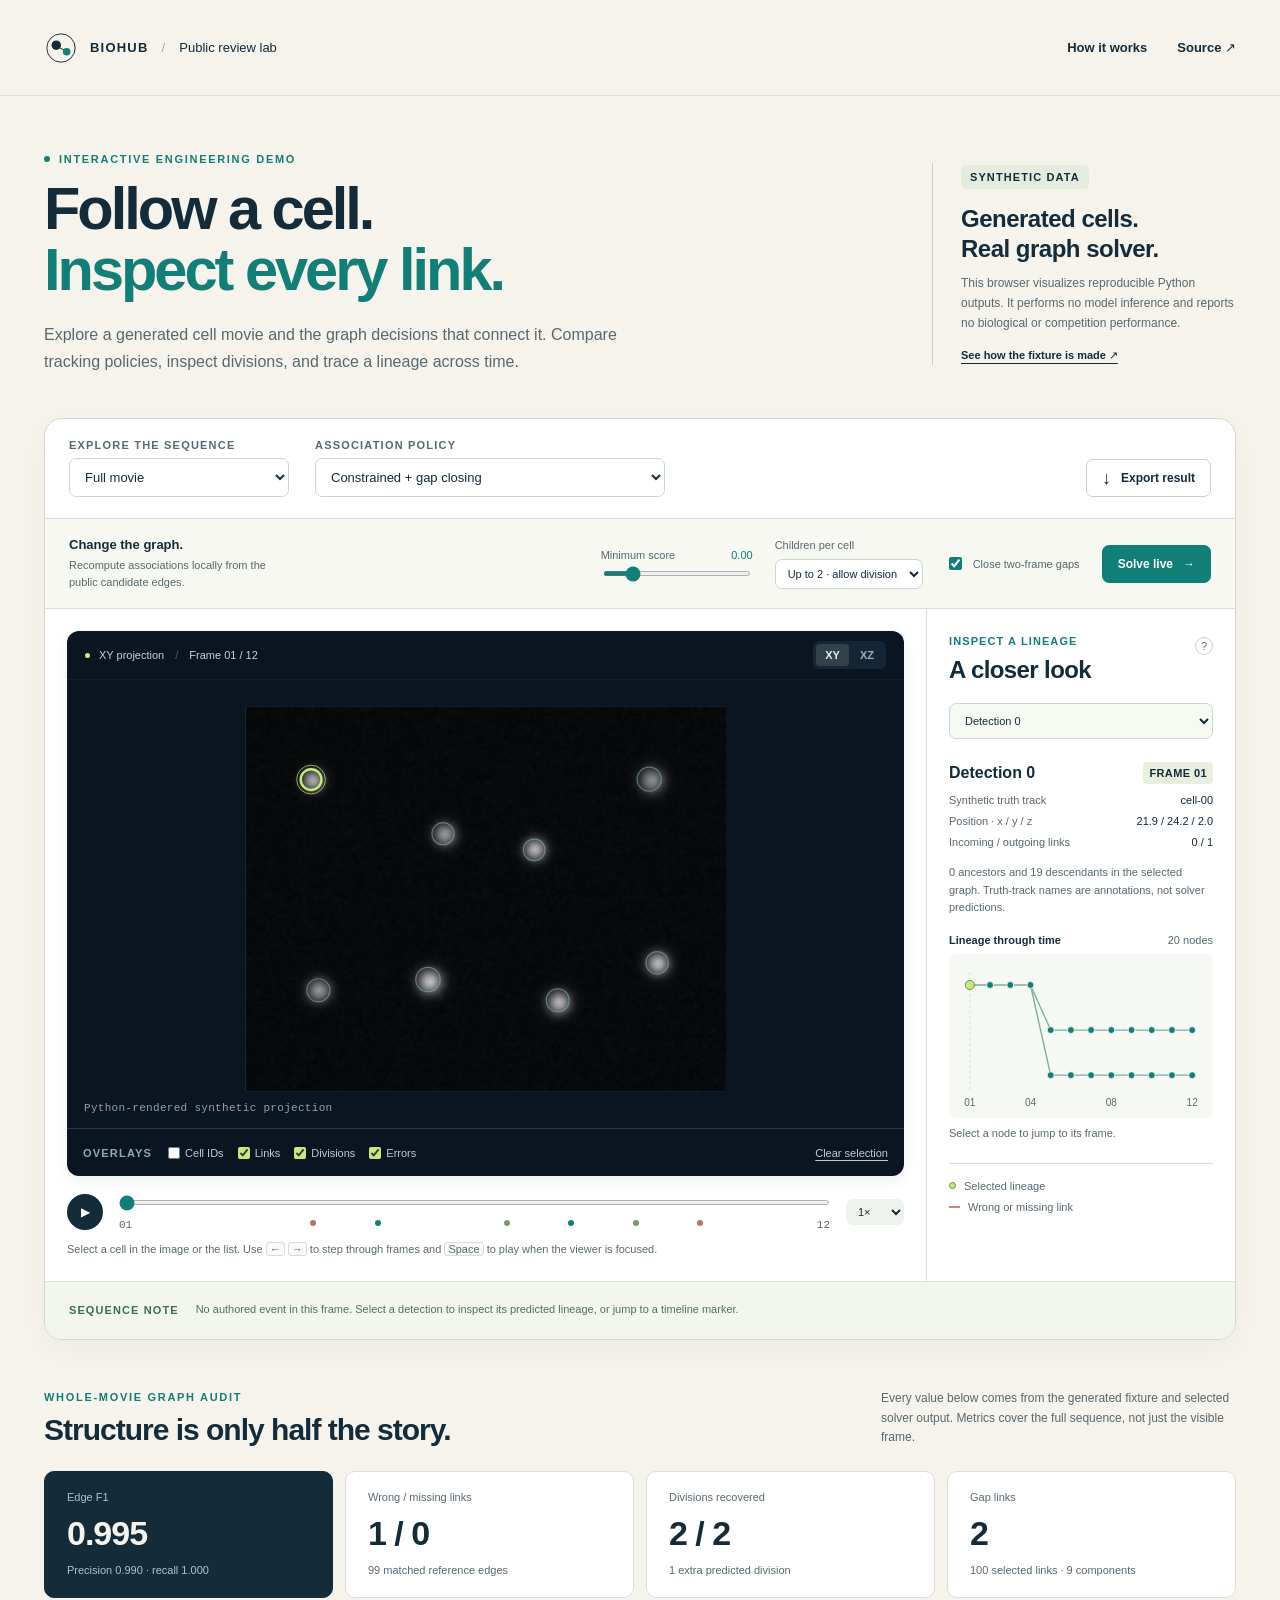
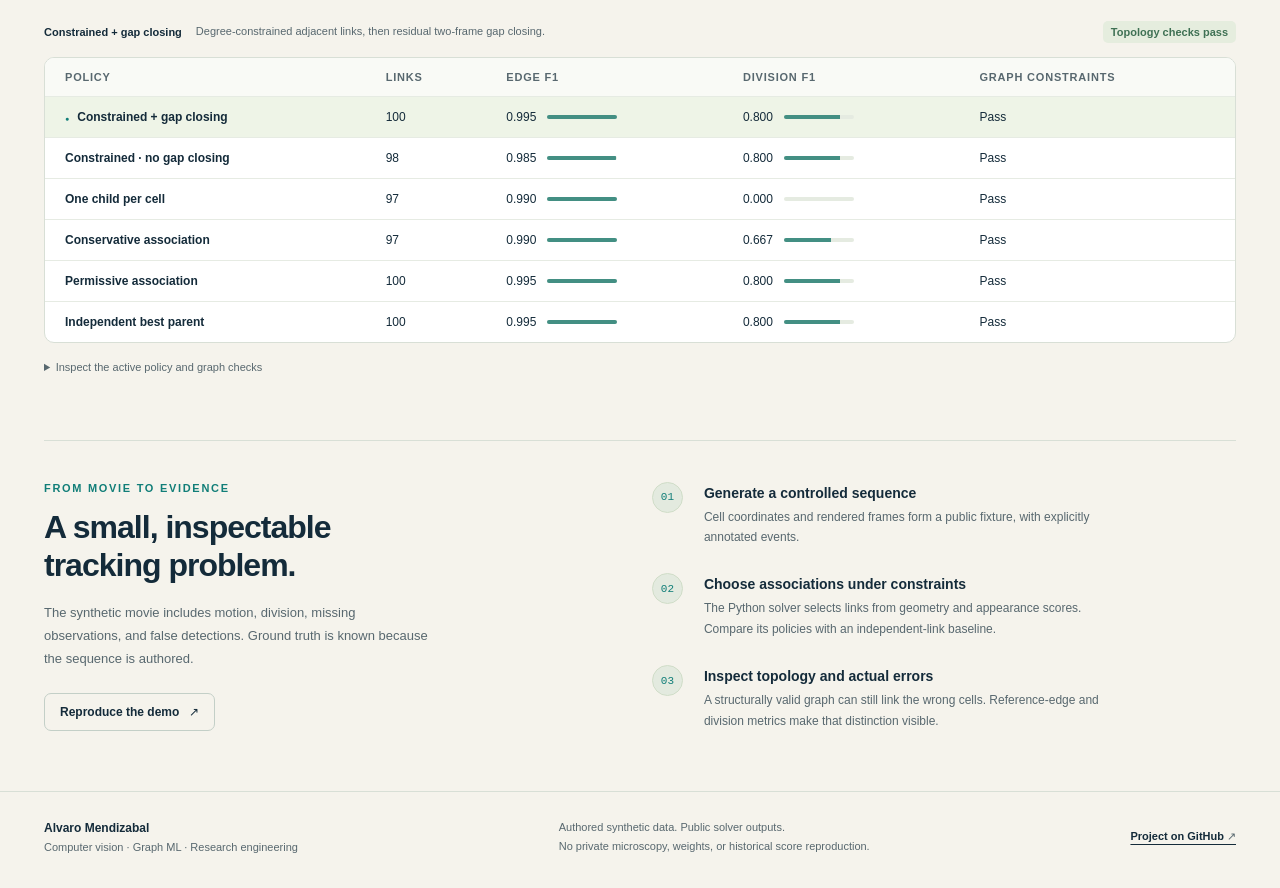
==== public-demo/index.html @ 3787612d "Publish interactive cell lineage explorer and reproducible portfolio release" ====
<!doctype html>
<html lang="en">
<head>
  <meta charset="utf-8">
  <meta name="viewport" content="width=device-width, initial-scale=1">
  <meta name="theme-color" content="#142b3a">
  <meta name="description" content="Explore an authored synthetic cell movie and inspect the real graph decisions that connect its lineages. A public, offline-ready engineering demo.">
  <link rel="canonical" href="https://alvaro-cell-lineage-explorer.tartmacaw2.chatgpt.site/">
  <meta property="og:title" content="Cell Lineage Explorer · Alvaro Mendizabal">
  <meta property="og:description" content="Explore a synthetic microscopy movie, solve lineage graphs, and inspect every decision.">
  <meta property="og:type" content="website">
  <title>Cell lineage explorer · Biohub portfolio</title>
  <link rel="stylesheet" href="styles.css">
  <script src="data.js" defer></script>
  <script src="graph.js" defer></script>
  <script src="app.js" defer></script>
</head>
<body>
  <noscript><p>This interactive explorer requires JavaScript. Its complete source and reproduction commands are available in the linked GitHub project.</p></noscript>
  <a class="skip-link" href="#explorer">Skip to the explorer</a>
  <header class="site-header page-width">
    <a class="brand" href="https://github.com/alvaromendizabal/biohub-cell-tracking-during-development" aria-label="Biohub project on GitHub">
      <svg viewBox="0 0 36 36" aria-hidden="true"><circle cx="18" cy="18" r="15" fill="none" stroke="currentColor"/><circle cx="13" cy="15" r="5" fill="currentColor"/><circle cx="24" cy="22" r="4" fill="#117e78"/><path d="m17 18 4 2" stroke="currentColor"/></svg>
      <span>BIOHUB<span class="brand-divider">/</span><span class="brand-detail">Public review lab</span></span>
    </a>
    <nav aria-label="Project links"><a href="#how-it-works">How it works</a><a href="https://github.com/alvaromendizabal/biohub-cell-tracking-during-development">Source <span aria-hidden="true">↗</span></a></nav>
  </header>
  <main class="page-width">
    <section class="intro" aria-labelledby="page-title">
      <div><p class="eyebrow"><span class="status-dot"></span> Interactive engineering demo</p><h1 id="page-title">Follow a cell.<br><span>Inspect every link.</span></h1><p class="intro-copy">Explore a generated cell movie and the graph decisions that connect it. Compare tracking policies, inspect divisions, and trace a lineage across time.</p></div>
      <div class="scope-card"><span class="scope-tag">SYNTHETIC DATA</span><p>Generated cells.<br>Real graph solver.</p><span class="scope-note">This browser visualizes reproducible Python outputs. It performs no model inference and reports no biological or competition performance.</span><a href="https://github.com/alvaromendizabal/biohub-cell-tracking-during-development/blob/main/examples/run_tracking_demo.py">See how the fixture is made <span aria-hidden="true">↗</span></a></div>
    </section>
    <section id="explorer" class="explorer" aria-label="Interactive synthetic cell lineage explorer">
      <div class="explorer-controls">
        <div class="control-group"><label for="scenario-select">Explore the sequence</label><select id="scenario-select"><option value="all">Full movie</option><option value="division">Division events</option><option value="missed_detection">Missing observations</option><option value="false_positive">False detections</option></select></div>
        <div class="control-group policy-control"><label for="policy-select">Association policy</label><select id="policy-select" disabled><option>Loading solver outputs…</option></select></div>
        <button class="button button-outline export-button" id="export-button" disabled><span aria-hidden="true">↓</span> Export result</button>
      </div>
      <div class="live-controls" aria-label="Live browser graph solver"><div><strong>Change the graph.</strong><span>Recompute associations locally from the public candidate edges.</span></div><label for="score-slider">Minimum score <output id="score-value" for="score-slider">0.00</output><input id="score-slider" type="range" min="-0.5" max="2.5" step="0.05" value="0"></label><label for="children-select">Children per cell<select id="children-select"><option value="2">Up to 2 · allow division</option><option value="1">Up to 1 · no division</option></select></label><label class="gap-control"><input id="gap-toggle" type="checkbox" checked> Close two-frame gaps</label><button id="solve-button" class="button solve-button">Solve live <span aria-hidden="true">→</span></button><span id="solve-status" class="sr-only" role="status" aria-live="polite"></span></div>
      <div class="viewer-grid">
        <div class="movie-column">
          <div class="viewer-shell">
            <div class="viewer-topbar"><div><span class="viewer-dot"></span><span id="projection-label">XY projection</span><span class="viewer-separator">/</span><span id="frame-counter">Frame —</span></div><div class="projection-switch" role="group" aria-label="View projection"><button id="view-xy" aria-pressed="true">XY</button><button id="view-xz" aria-pressed="false">XZ</button></div></div>
            <div class="canvas-wrap"><canvas id="movie-canvas" tabindex="0" role="img" aria-label="Synthetic cell movie loading" aria-describedby="viewer-help"></canvas><div id="viewer-tooltip" class="viewer-tooltip" hidden></div><div id="load-message" class="load-message" role="status">Preparing the synthetic movie…</div><div class="canvas-caption" id="canvas-caption">Python-rendered synthetic projection</div></div>
            <div class="viewer-overlays" role="group" aria-label="Viewer overlays"><span class="overlay-label">OVERLAYS</span><label><input type="checkbox" id="toggle-ids"> Cell IDs</label><label><input type="checkbox" id="toggle-links" checked> Links</label><label><input type="checkbox" id="toggle-divisions" checked> Divisions</label><label><input type="checkbox" id="toggle-errors" checked> Errors</label><button id="clear-selection" class="text-button">Clear selection</button></div>
          </div>
          <div class="playback"><button id="play-button" class="play-button" aria-label="Play movie" disabled><span id="play-icon" aria-hidden="true">▶</span></button><div class="timeline"><label class="sr-only" for="frame-slider">Movie frame</label><input id="frame-slider" type="range" min="0" max="0" value="0" disabled><div class="timeline-labels"><span id="frame-start">01</span><div id="event-markers" class="event-markers" aria-label="Jump to an annotated event"></div><span id="frame-end">—</span></div></div><label class="speed-label" for="speed-select"><span class="sr-only">Playback speed</span><select id="speed-select"><option value="0.5">0.5×</option><option value="1" selected>1×</option><option value="2">2×</option></select></label></div>
          <p id="viewer-help" class="viewer-help">Select a cell in the image or the list. Use <kbd>←</kbd> <kbd>→</kbd> to step through frames and <kbd>Space</kbd> to play when the viewer is focused.</p>
        </div>
        <aside class="inspector" aria-labelledby="inspector-title">
          <div class="panel-heading"><p class="eyebrow">Inspect a lineage</p><button class="help-button" type="button" aria-label="Selection help" title="Select a detected cell to highlight its ancestors and descendants under the current policy.">?</button></div>
          <h2 id="inspector-title">A closer look</h2>
          <label class="sr-only" for="cell-select">Select a detected cell</label><select id="cell-select"><option value="">Select a cell in this frame</option></select>
          <div id="selection-empty" class="selection-empty"><svg viewBox="0 0 80 76" aria-hidden="true"><path d="M40 12v23M40 35 20 59M40 35 60 59" fill="none" stroke="#a3b9b0" stroke-width="2"/><circle cx="40" cy="12" r="7" fill="#117e78"/><circle cx="40" cy="35" r="7" fill="#c7ea7a" stroke="#117e78"/><circle cx="20" cy="59" r="7" fill="#e3eae3" stroke="#a3b9b0"/><circle cx="60" cy="59" r="7" fill="#e3eae3" stroke="#a3b9b0"/></svg><p>One cell, many connections.</p><span>Select a detection to see its ancestors, descendants, and graph links.</span></div>
          <div id="selection-detail" hidden><div class="selected-cell-heading"><span id="selected-cell-id"></span><span id="selected-cell-frame" class="small-tag"></span></div><dl class="cell-details" id="cell-details"></dl><p id="selection-note" class="selection-note"></p><div class="lineage-heading"><span>Lineage through time</span><span id="lineage-count"></span></div><svg id="lineage-svg" viewBox="0 0 280 180" role="img" aria-label="Selected lineage graph"></svg><p class="lineage-help">Select a node to jump to its frame.</p></div>
          <div class="inspector-foot"><span class="legend-item"><i class="legend-dot selected"></i>Selected lineage</span><span class="legend-item"><i class="legend-dash"></i>Wrong or missing link</span></div>
        </aside>
      </div>
      <div id="event-note" class="event-note" role="status" aria-live="polite"><span class="event-tag">SEQUENCE NOTE</span><p>Select an event above to inspect a challenging frame.</p></div>
    </section>
    <section class="results-section" aria-labelledby="results-title"><div class="section-heading"><div><p class="eyebrow">Whole-movie graph audit</p><h2 id="results-title">Structure is only half the story.</h2></div><p>Every value below comes from the generated fixture and selected solver output. Metrics cover the full sequence, not just the visible frame.</p></div><div id="metric-cards" class="metric-cards" aria-live="polite"></div><div class="policy-description"><strong id="policy-name">Association policy</strong><p id="policy-description">Solver details will appear here.</p><span id="topology-status" class="topology-status"></span></div><div class="comparison-wrap"><table class="comparison-table"><caption class="sr-only">Compare all association policies on this synthetic movie</caption><thead><tr><th scope="col">Policy</th><th scope="col">Links</th><th scope="col">Edge F1</th><th scope="col">Division F1</th><th scope="col">Graph constraints</th></tr></thead><tbody id="comparison-body"></tbody></table></div><details class="technical-details"><summary>Inspect the active policy and graph checks</summary><pre id="policy-json"></pre></details></section>
    <section id="how-it-works" class="how-section" aria-labelledby="how-title"><div><p class="eyebrow">From movie to evidence</p><h2 id="how-title">A small, inspectable<br>tracking problem.</h2><p>The synthetic movie includes motion, division, missing observations, and false detections. Ground truth is known because the sequence is authored.</p><a class="button button-outline" href="https://github.com/alvaromendizabal/biohub-cell-tracking-during-development/blob/main/REPRODUCE.md">Reproduce the demo <span aria-hidden="true">↗</span></a></div><ol class="method-steps"><li><span>01</span><div><h3>Generate a controlled sequence</h3><p>Cell coordinates and rendered frames form a public fixture, with explicitly annotated events.</p></div></li><li><span>02</span><div><h3>Choose associations under constraints</h3><p>The Python solver selects links from geometry and appearance scores. Compare its policies with an independent-link baseline.</p></div></li><li><span>03</span><div><h3>Inspect topology and actual errors</h3><p>A structurally valid graph can still link the wrong cells. Reference-edge and division metrics make that distinction visible.</p></div></li></ol></section>
  </main>
  <footer class="page-width site-footer"><div><strong>Alvaro Mendizabal</strong><span>Computer vision · Graph ML · Research engineering</span></div><p>Authored synthetic data. Public solver outputs.<br>No private microscopy, weights, or historical score reproduction.</p><a href="https://github.com/alvaromendizabal/biohub-cell-tracking-during-development">Project on GitHub <span aria-hidden="true">↗</span></a></footer>
</body>
</html>
---- public-demo/styles.css ----
:root{--cream:#f5f3ec;--navy:#142b3a;--muted:#58686f;--teal:#117e78;--lime:#c7ea7a;--line:#d8dfd6;--dark:#0b1522;--coral:#f49886;--white:#fff;--radius:18px;font-family:Inter,ui-sans-serif,-apple-system,BlinkMacSystemFont,"Segoe UI",sans-serif;color:var(--navy);background:var(--cream);font-synthesis:none}*{box-sizing:border-box}html{scroll-behavior:smooth}body{margin:0}button,input,select{font:inherit}button,a,select,input{touch-action:manipulation}button,select{cursor:pointer}button:disabled,select:disabled{cursor:wait;opacity:.5}a{color:inherit;text-underline-offset:4px}button{color:inherit}button:focus-visible,a:focus-visible,select:focus-visible,input:focus-visible,canvas:focus-visible{outline:3px solid var(--teal);outline-offset:4px}.page-width{max-width:1392px;margin:auto;padding-left:44px;padding-right:44px}.site-header{height:96px;display:flex;align-items:center;justify-content:space-between;border-bottom:1px solid var(--line)}.brand{text-decoration:none;display:flex;align-items:center;gap:12px;font-size:13px;font-weight:780;letter-spacing:1.2px}.brand svg{width:34px;height:34px}.brand-divider{color:#98aaa1;margin:0 13px;font-weight:400}.brand-detail{font-weight:500;letter-spacing:0}.site-header nav{display:flex;gap:30px;font-size:13px;font-weight:650}.site-header nav a{text-decoration:none}.site-header nav a:hover{text-decoration:underline}.intro{padding-top:57px;padding-bottom:43px;display:grid;grid-template-columns:1fr 304px;gap:64px;align-items:center}.eyebrow{font-size:11px;font-weight:760;letter-spacing:1.7px;text-transform:uppercase;color:var(--teal);margin:0 0 14px;display:flex;align-items:center;gap:9px}.status-dot{width:6px;height:6px;border-radius:50%;background:var(--teal)}h1{font-size:clamp(44px,4.65vw,66px);font-weight:660;line-height:1.02;letter-spacing:-3px;margin:0 0 22px}h1 span{color:var(--teal)}.intro-copy{font-size:16px;line-height:1.65;max-width:625px;margin:0;color:var(--muted)}.scope-card{border-left:1px solid #c5d2c6;padding:2px 0 2px 28px}.scope-tag{font-size:11px;letter-spacing:1.1px;font-weight:750;padding:6px 9px;background:#e4ebdf;border-radius:5px;display:inline-block}.scope-card p{font-size:24px;line-height:1.25;font-weight:590;letter-spacing:-.5px;margin:15px 0 10px}.scope-note{font-size:12px;line-height:1.65;display:block;color:var(--muted)}.scope-card a{display:inline-block;font-size:11px;font-weight:650;margin-top:15px}.explorer{background:white;border:1px solid #d0d8cf;border-radius:var(--radius);box-shadow:0 9px 30px #1a322109;overflow:hidden;scroll-margin-top:20px}.explorer-controls{display:flex;gap:26px;align-items:end;padding:20px 24px 21px;border-bottom:1px solid var(--line)}.control-group{display:grid;gap:7px;min-width:220px}.control-group label{font-size:11px;text-transform:uppercase;letter-spacing:1.2px;font-weight:750;color:var(--muted)}select{appearance:auto;border:1px solid #cbd6cf;border-radius:7px;color:var(--navy);background:white;padding:10px 30px 10px 11px;font-size:13px;max-width:100%}.policy-control{flex:1;max-width:350px}.button{display:inline-flex;align-items:center;justify-content:center;gap:10px;text-decoration:none;border-radius:7px;padding:11px 15px;font-size:12px;font-weight:650;white-space:nowrap}.button-outline{border:1px solid #c3cfc7;background:transparent}.button:hover{background:#eef3ea;border-color:var(--teal)}.export-button{margin-left:auto}.export-button span{font-size:18px;line-height:10px}.viewer-grid{display:grid;grid-template-columns:minmax(0,1fr) 308px;gap:0}.movie-column{padding:22px;border-right:1px solid var(--line);min-width:0}.viewer-shell{background:var(--dark);border-radius:12px;overflow:hidden;box-shadow:0 4px 15px #0b152212}.viewer-topbar{height:49px;padding:0 18px;display:flex;align-items:center;justify-content:space-between;color:#c2d4dd;font-size:11px;border-bottom:1px solid #293c493b}.viewer-topbar>div:first-child{display:flex;align-items:center;gap:9px}.viewer-dot{width:5px;height:5px;border-radius:50%;background:var(--lime)}.viewer-separator{color:#50606c;margin:0 2px}.projection-switch{display:flex;gap:2px;background:#162535;padding:3px;border-radius:6px}.projection-switch button{font-size:11px;font-weight:700;background:transparent;color:#9bafbc;border:0;padding:5px 9px;border-radius:4px}.projection-switch button[aria-pressed=true]{background:#31424a;color:#e6f0e5}.canvas-wrap{position:relative;height:448px;background:#0b1522;overflow:hidden}canvas{width:100%;height:100%;display:block;outline-offset:-4px!important}.canvas-caption{position:absolute;left:17px;bottom:12px;font:11px/1.4 ui-monospace,SFMono-Regular,Consolas,monospace;letter-spacing:.3px;color:#8fa5ae;pointer-events:none}.load-message{position:absolute;inset:0;display:grid;place-items:center;color:#aec7cc;font-size:13px;text-align:center;padding:35px;background:#0b1522}.load-message[hidden]{display:none}.viewer-tooltip{position:absolute;z-index:3;max-width:220px;background:#ecf3e7;color:var(--navy);font-size:11px;padding:8px 10px;border-radius:6px;pointer-events:none;box-shadow:0 4px 20px #0004;white-space:nowrap}.viewer-overlays{min-height:48px;display:flex;gap:14px;align-items:center;flex-wrap:wrap;border-top:1px solid #263b4b;padding:11px 16px;color:#bdcdd4;font-size:11px}.overlay-label{font-size:11px;color:#8eabb4;letter-spacing:1.2px;font-weight:750;margin-right:2px}.viewer-overlays label{display:flex;align-items:center;gap:5px;cursor:pointer;white-space:nowrap}.viewer-overlays input{accent-color:var(--lime);width:12px;height:12px;margin:0}.text-button{border:0;padding:0;background:none;font-size:11px;color:inherit;text-decoration:underline;text-underline-offset:3px;margin-left:auto}.playback{display:flex;gap:16px;align-items:center;padding-top:16px}.play-button{flex:0 0 36px;width:36px;height:36px;border:0;border-radius:50%;background:var(--navy);color:#fff;font-size:12px;padding:0;display:grid;place-items:center}.play-button:hover{background:var(--teal)}.timeline{flex:1;min-width:0;padding-top:8px}.timeline input{width:100%;accent-color:var(--teal);height:5px;cursor:pointer;display:block;margin:0}.timeline-labels{position:relative;display:flex;justify-content:space-between;font:11px ui-monospace,Consolas,monospace;color:#58686f;margin-top:10px}.event-markers{position:absolute;inset:-5px 1px auto;height:12px}.event-markers button{position:absolute;transform:translateX(-50%);width:7px;height:7px;border:0;border-radius:50%;padding:0;background:#a4b889}.event-markers button:nth-child(2n){background:#477f81}.event-markers button:hover{outline:3px solid #ccdabc}.speed-label select{font-size:11px;padding:6px 8px;border:0;background:#eff3ed}.viewer-help{font-size:11px;color:#58686f;line-height:1.6;margin:10px 0 0}kbd{font-family:inherit;border:1px solid #d5ded6;border-radius:3px;padding:0 3px;background:#f8faf5}.inspector{padding:26px 22px 18px;display:flex;flex-direction:column;min-width:0}.panel-heading{display:flex;justify-content:space-between;align-items:center}.panel-heading .eyebrow{font-size:11px;letter-spacing:1.1px;margin-bottom:9px}.help-button{width:18px;height:18px;padding:0;border:1px solid #c7d4ca;background:none;border-radius:50%;font-size:11px;color:#58686f}.inspector h2{font-size:24px;letter-spacing:-.6px;font-weight:630;margin:0 0 18px}.inspector>select{font-size:11px;width:100%;background:#f7f9f3}.selection-empty{text-align:center;margin:43px 0 auto;padding:0 11px}.selection-empty svg{width:83px;height:80px}.selection-empty p{font-size:13px;font-weight:650;margin:14px 0 8px}.selection-empty span{font-size:12px;line-height:1.6;color:#58686f}.selected-cell-heading{display:flex;align-items:center;justify-content:space-between;margin:23px 0 8px;font-size:16px;font-weight:680}.small-tag{font-size:11px;font-weight:600;letter-spacing:.4px;background:#e8efdF;border-radius:4px;padding:5px 6px}.cell-details{margin:10px 0 0;display:grid;grid-template-columns:1fr auto;gap:9px;font-size:11px}.cell-details dt{color:#58686f}.cell-details dd{margin:0;text-align:right;font-variant-numeric:tabular-nums}.selection-note{font-size:11px;line-height:1.6;color:#58686f;min-height:32px;margin:16px 0}.lineage-heading{display:flex;justify-content:space-between;font-size:11px;font-weight:650;margin-top:17px}.lineage-heading span:last-child{color:#58686f;font-weight:400}#lineage-svg{width:100%;height:164px;margin-top:8px;background:#f6f8f3;border-radius:7px}.lineage-help{font-size:11px;color:#58686f;margin:5px 0 0}.inspector-foot{display:grid;gap:9px;border-top:1px solid var(--line);padding-top:16px;margin-top:24px;font-size:11px;color:#58686f}.legend-item{display:flex;align-items:center;gap:8px}.legend-dot{width:7px;height:7px;border-radius:50%;display:inline-block;border:1px solid #608e49}.legend-dot.selected{background:var(--lime)}.legend-dash{height:0;width:11px;border-top:2px dashed #d88376}.event-note{display:flex;align-items:center;gap:17px;background:#f2f6ec;border-top:1px solid #dbe4d5;padding:15px 24px;min-height:58px}.event-tag{font-size:11px;font-weight:760;letter-spacing:1.1px;color:#366e59;white-space:nowrap}.event-note p{font-size:11px;line-height:1.6;margin:0;color:#556d64}.results-section{margin-top:49px}.section-heading{display:flex;justify-content:space-between;align-items:end;gap:40px;margin-bottom:23px}.section-heading .eyebrow{margin-bottom:9px}h2{font-size:30px;line-height:1.2;font-weight:620;letter-spacing:-1px;margin:0}.section-heading>p{max-width:355px;font-size:12px;line-height:1.65;color:var(--muted);margin:0}.metric-cards{display:grid;grid-template-columns:repeat(4,1fr);gap:12px}.metric-card{background:white;border:1px solid var(--line);border-radius:10px;padding:19px 22px}.metric-card .metric-label{font-size:11px;color:var(--muted);display:block}.metric-card strong{display:block;font-size:34px;letter-spacing:-1px;font-weight:600;line-height:1.25;margin:9px 0 5px;font-variant-numeric:tabular-nums}.metric-card .metric-note{font-size:11px;color:#58686f}.metric-card:first-child{background:var(--navy);color:var(--cream);border-color:var(--navy)}.metric-card:first-child .metric-label,.metric-card:first-child .metric-note{color:#adc5c9}.policy-description{display:flex;gap:14px;align-items:center;margin:23px 0 14px;font-size:11px}.policy-description strong{white-space:nowrap}.policy-description p{color:var(--muted);margin:0;line-height:1.5}.topology-status{margin-left:auto;padding:5px 8px;border-radius:5px;font-size:11px;font-weight:650;background:#e5edde;color:#3f7154;white-space:nowrap}.topology-status.invalid{background:#f5e3dd;color:#974e3d}.comparison-wrap{overflow:auto;border:1px solid var(--line);border-radius:10px;background:white}.comparison-table{width:100%;border-collapse:collapse;text-align:left;font-size:12px}.comparison-table th{font-size:11px;color:#58686f;text-transform:uppercase;letter-spacing:.8px;font-weight:650;padding:13px 20px;background:#f9faf6;white-space:nowrap}.comparison-table td{padding:13px 20px;border-top:1px solid #e6ebe3;font-variant-numeric:tabular-nums;white-space:nowrap}.comparison-table tr.active{background:#eef4e7}.comparison-table button{border:0;background:none;text-align:left;padding:0;color:var(--navy);font-weight:600;font-size:12px;white-space:nowrap}.comparison-table button:hover{color:var(--teal);text-decoration:underline;text-underline-offset:3px}.comparison-table tr.active button::before{content:"●";font-size:7px;color:var(--teal);margin-right:8px}.table-meter{display:flex;align-items:center;gap:11px}.meter-track{display:inline-block;min-width:64px;width:70px;height:4px;background:#e5ebe1;border-radius:4px;overflow:hidden}.meter-track i{display:block;height:100%;background:#438f83}.technical-details{margin-top:13px;font-size:11px;color:var(--muted)}.technical-details summary{cursor:pointer;display:list-item;width:max-content;padding:5px 0}.technical-details pre{font:11px/1.6 ui-monospace,Consolas,monospace;background:#edf1e8;padding:16px;border-radius:8px;overflow:auto;max-height:260px}.how-section{display:grid;grid-template-columns:1fr 1.15fr;gap:100px;margin-top:62px;padding-top:41px;border-top:1px solid var(--line);margin-bottom:60px}.how-section h2{font-size:32px}.how-section>div>p:not(.eyebrow){font-size:13px;line-height:1.75;color:var(--muted);max-width:390px;margin:18px 0 22px}.method-steps{list-style:none;margin:0;padding:0;display:grid;gap:26px}.method-steps li{display:flex;gap:21px}.method-steps li>span{display:grid;place-items:center;flex:0 0 31px;width:31px;height:31px;font:11px ui-monospace,Consolas,monospace;color:var(--teal);background:#e3eadf;border:1px solid #d0ddc8;border-radius:50%}.method-steps h3{font-size:14px;margin:3px 0 6px;font-weight:650}.method-steps p{font-size:12px;line-height:1.7;color:var(--muted);margin:0;max-width:425px}.site-footer{border-top:1px solid var(--line);padding-top:26px;padding-bottom:32px;display:flex;justify-content:space-between;align-items:center;gap:26px;font-size:11px}.site-footer strong{display:block;font-size:12px;margin-bottom:6px}.site-footer span{color:var(--muted)}.site-footer p{margin:0;line-height:1.7;color:var(--muted)}.site-footer>a{font-size:11px;font-weight:600;white-space:nowrap}.sr-only{position:absolute!important;width:1px;height:1px;padding:0;margin:-1px;overflow:hidden;clip:rect(0,0,0,0);white-space:nowrap;border:0}.skip-link{position:fixed;top:10px;left:12px;z-index:20;padding:10px 14px;background:var(--lime);transform:translateY(-150%)}.skip-link:focus{transform:none}[hidden]{display:none!important}@media(min-width:1400px){.canvas-wrap{height:490px}}@media(max-width:1100px){.page-width{padding-left:26px;padding-right:26px}.intro{gap:38px;grid-template-columns:1fr 265px}.viewer-grid{grid-template-columns:minmax(0,1fr) 278px}.movie-column{padding:16px}.inspector{padding:23px 17px 16px}.canvas-wrap{height:400px}.viewer-overlays{gap:10px;font-size:11px}.text-button{margin-left:0}.control-group{min-width:190px}.explorer-controls{gap:18px}.how-section{gap:55px}}@media(max-width:850px){.viewer-grid{grid-template-columns:1fr}.movie-column{border-right:0}.inspector{border-top:1px solid var(--line);display:grid;grid-template-columns:1fr 1fr;column-gap:25px;padding:22px}.panel-heading,.inspector h2,.inspector>select{grid-column:1}.selection-empty,#selection-detail{grid-column:2;grid-row:1 / span 5;margin:0}.selection-empty{padding-top:7px}.selection-empty svg{height:58px}.inspector-foot{grid-column:1;margin-top:18px;padding-top:12px}.inspector h2{margin-bottom:13px}.selected-cell-heading{margin-top:0}#lineage-svg{height:125px}.canvas-wrap{height:440px}.intro{grid-template-columns:1fr 225px;gap:25px}.scope-card{padding-left:20px}.scope-card p{font-size:21px}.metric-card{padding:16px}.metric-card strong{font-size:29px}.section-heading>p{max-width:275px}.section-heading h2{font-size:26px}.policy-description{flex-wrap:wrap}.topology-status{margin-left:0}.how-section{gap:30px}.site-footer{flex-wrap:wrap}.site-footer p{order:3;width:100%}}@media(max-width:610px){.page-width{padding-left:16px;padding-right:16px}.site-header{height:74px}.brand-detail,.brand-divider{display:none}.site-header nav{gap:17px;font-size:11px}.brand{font-size:11px}.brand svg{width:29px;height:29px}.intro{display:block;padding-top:33px;padding-bottom:29px}h1{font-size:45px;letter-spacing:-2px}.intro-copy{font-size:14px;line-height:1.7}.scope-card{display:none}.explorer-controls{padding:16px;display:grid;grid-template-columns:1fr;gap:13px}.control-group{min-width:0;max-width:none}.control-group select{width:100%}.export-button{margin-left:0;justify-self:start}.movie-column{padding:10px}.canvas-wrap{height:370px}.viewer-topbar{padding:0 12px;font-size:11px}.viewer-overlays{padding:11px 12px;gap:12px}.overlay-label{display:none}.viewer-help{font-size:11px}.playback{gap:10px}.inspector{display:block;padding:20px}.selection-empty{margin:18px auto;max-width:220px}.selection-empty svg{display:none}.selected-cell-heading{margin-top:20px}.inspector-foot{display:flex;flex-wrap:wrap;gap:20px}#lineage-svg{height:150px}.event-note{padding:13px 16px;align-items:flex-start;gap:10px;flex-direction:column}.event-note p{font-size:11px}.section-heading{display:block}.section-heading>p{max-width:none;margin-top:14px}.results-section{margin-top:35px}.metric-cards{grid-template-columns:1fr 1fr;gap:9px}.metric-card{padding:15px}.metric-card strong{font-size:29px}.comparison-table th,.comparison-table td{padding:12px 14px}.meter-track{display:none}.how-section{display:block;margin-top:40px;padding-top:32px;margin-bottom:32px}.method-steps{margin-top:30px;gap:23px}.how-section h2{font-size:29px}.site-footer{font-size:11px;gap:18px}.site-footer span{font-size:11px}}@media(prefers-reduced-motion:reduce){html{scroll-behavior:auto}*{transition:none!important;animation:none!important}}

.live-controls{display:flex;align-items:center;gap:22px;padding:18px 24px;background:#f6f8f1;border-bottom:1px solid var(--line)}.live-controls>div{margin-right:auto;max-width:225px}.live-controls strong{font-size:13px;display:block;margin-bottom:5px}.live-controls>div span{font-size:11px;color:var(--muted);line-height:1.5;display:block}.live-controls>label{display:grid;gap:8px;font-size:11px;color:var(--muted);position:relative}.live-controls output{position:absolute;right:0;top:0;color:var(--teal);font-variant-numeric:tabular-nums}.live-controls input[type=range]{width:148px;accent-color:var(--teal);height:5px}.live-controls select{font-size:11px;padding:7px 8px}.live-controls .gap-control{display:flex;align-items:center;white-space:nowrap;font-size:11px}.gap-control input{accent-color:var(--teal)}.solve-button{border:1px solid var(--teal);background:var(--teal);color:white}.solve-button:hover{background:#0d6b66;color:white}.live-row td{border-top:2px solid #c7dabb}.event-markers button{width:16px;height:16px;background:transparent!important}.event-markers button::after{content:"";position:absolute;inset:5px;border-radius:50%;background:#7d9964}.event-markers button[data-type=division]::after{background:#117e78}.event-markers button[data-type=false_positive]::after{background:#bd7261}.event-markers button:hover{outline:2px solid #a5c299}.event-markers{top:-8px}#lineage-svg [role=button]{cursor:pointer}#lineage-svg [role=button]:focus{outline:none;stroke:#142b3a;stroke-width:3}.table-note{font-size:11px;color:#58686f;margin-left:8px}@media(max-width:1100px){.live-controls{gap:15px;flex-wrap:wrap}.live-controls>div{width:100%;max-width:none;display:flex;gap:10px;align-items:center}.live-controls strong{margin:0}.live-controls>label{flex:1}.live-controls input[type=range]{width:100%}}@media(max-width:610px){.live-controls{padding:16px;gap:18px 15px;display:grid;grid-template-columns:1fr 1fr}.live-controls>div{grid-column:1/-1;display:block}.live-controls strong{margin-bottom:5px}.live-controls .gap-control{white-space:normal}.solve-button{padding:10px}.live-controls input[type=range]{width:100%}}

/* Keep compact controls legible and their event targets easy to activate. */
.event-markers{height:24px;top:-8px}.event-markers button{width:24px;height:24px}.event-markers button::after{inset:9px}.timeline-labels{margin-top:14px}.viewer-help{font-size:11px}.scope-note{font-size:12px}@media(max-width:610px){.scope-card{display:block;border-left:3px solid #117e78;padding:12px 14px;margin-top:20px;background:#eaf0e3}.scope-card p{font-size:16px;line-height:1.35;margin:9px 0}.scope-note{font-size:12px;line-height:1.55}.scope-card a{font-size:11px;margin-top:10px}.scope-tag{font-size:11px}.viewer-help{font-size:11px}}
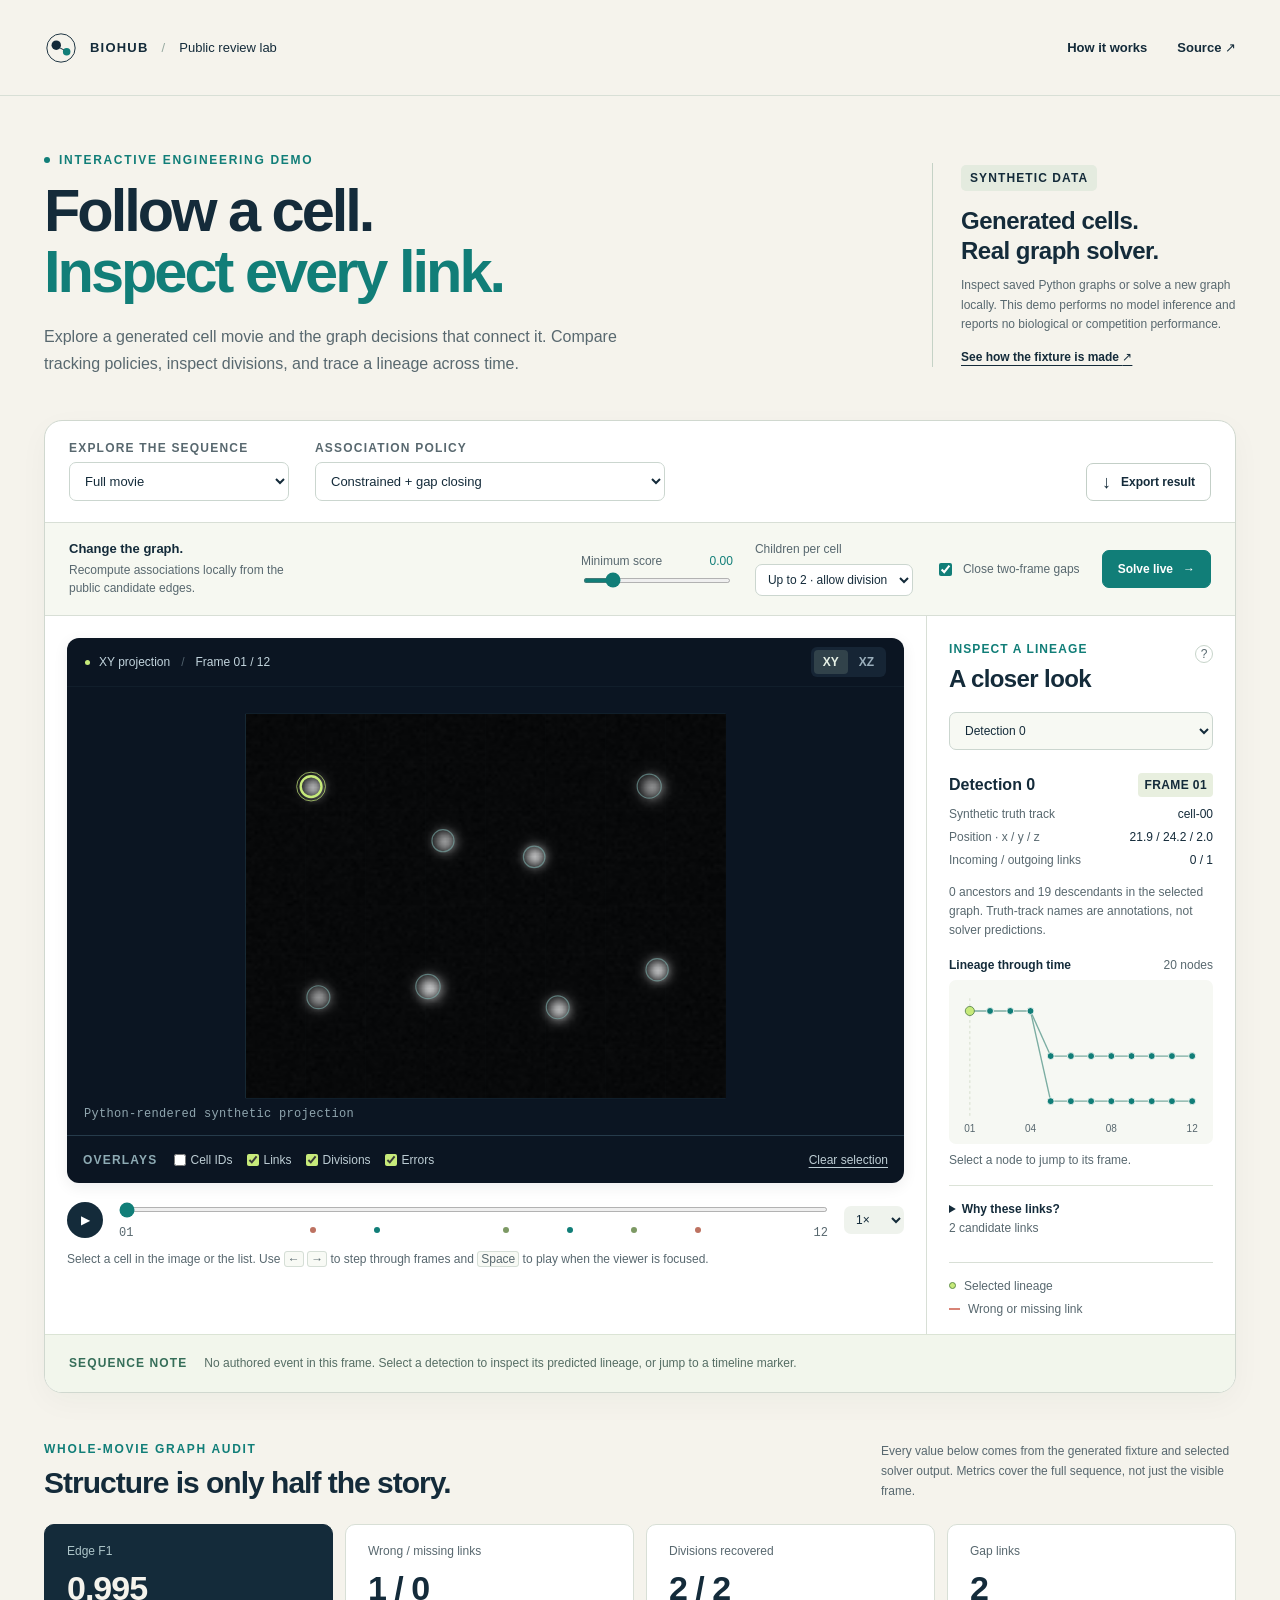
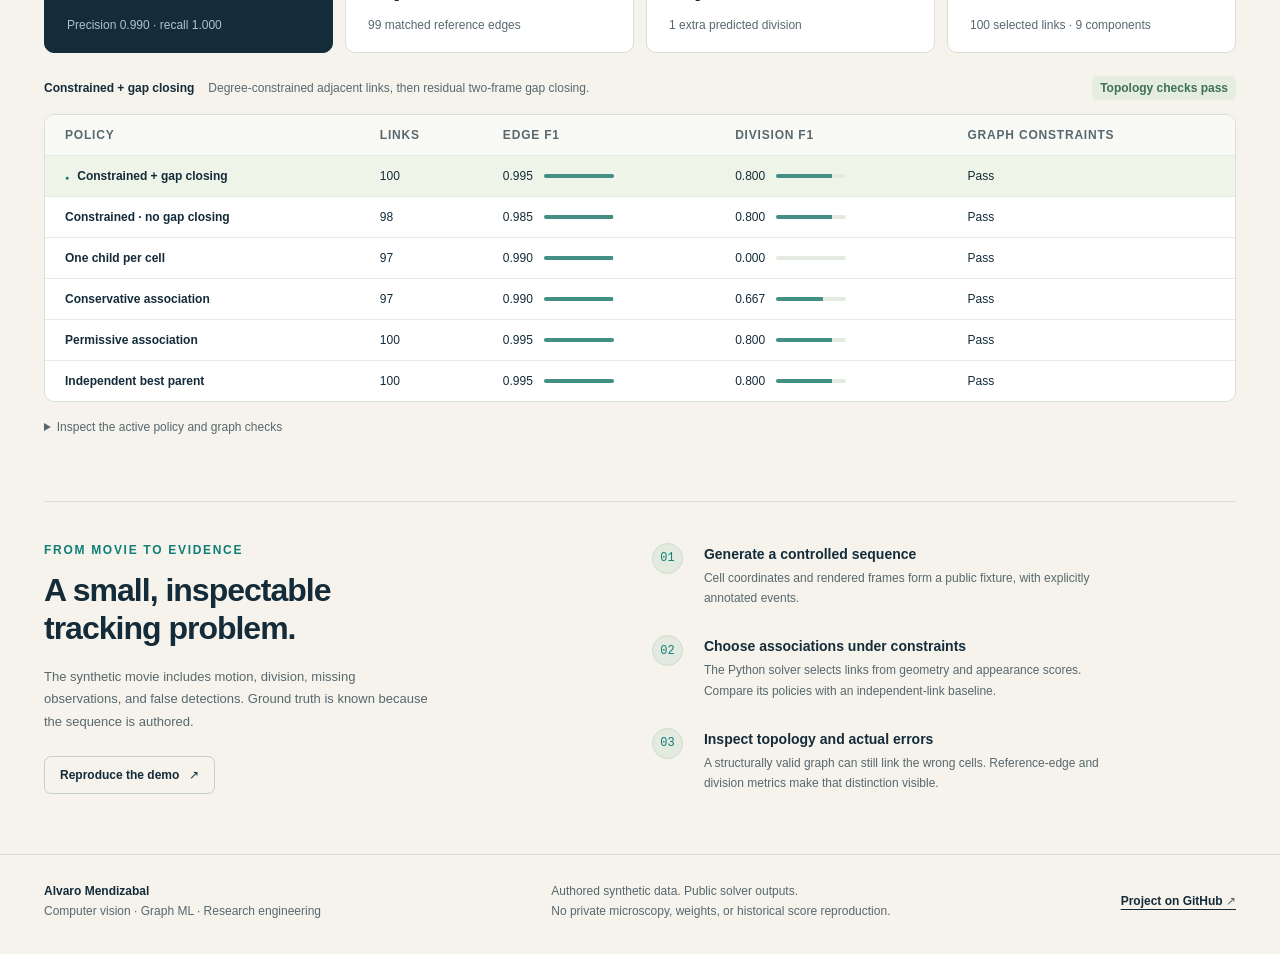
==== commit e8978f94: "Make lineage decisions inspectable and validate demo evidence before rendering" ====
--- a/public-demo/index.html
+++ b/public-demo/index.html
@@ -28,7 +28,7 @@
   <main class="page-width">
     <section class="intro" aria-labelledby="page-title">
       <div><p class="eyebrow"><span class="status-dot"></span> Interactive engineering demo</p><h1 id="page-title">Follow a cell.<br><span>Inspect every link.</span></h1><p class="intro-copy">Explore a generated cell movie and the graph decisions that connect it. Compare tracking policies, inspect divisions, and trace a lineage across time.</p></div>
-      <div class="scope-card"><span class="scope-tag">SYNTHETIC DATA</span><p>Generated cells.<br>Real graph solver.</p><span class="scope-note">This browser visualizes reproducible Python outputs. It performs no model inference and reports no biological or competition performance.</span><a href="https://github.com/alvaromendizabal/biohub-cell-tracking-during-development/blob/main/examples/run_tracking_demo.py">See how the fixture is made <span aria-hidden="true">↗</span></a></div>
+      <div class="scope-card"><span class="scope-tag">SYNTHETIC DATA</span><p>Generated cells.<br>Real graph solver.</p><span class="scope-note">Inspect saved Python graphs or solve a new graph locally. This demo performs no model inference and reports no biological or competition performance.</span><a href="https://github.com/alvaromendizabal/biohub-cell-tracking-during-development/blob/main/examples/run_tracking_demo.py">See how the fixture is made <span aria-hidden="true">↗</span></a></div>
     </section>
     <section id="explorer" class="explorer" aria-label="Interactive synthetic cell lineage explorer">
       <div class="explorer-controls">
@@ -52,7 +52,7 @@
           <h2 id="inspector-title">A closer look</h2>
           <label class="sr-only" for="cell-select">Select a detected cell</label><select id="cell-select"><option value="">Select a cell in this frame</option></select>
           <div id="selection-empty" class="selection-empty"><svg viewBox="0 0 80 76" aria-hidden="true"><path d="M40 12v23M40 35 20 59M40 35 60 59" fill="none" stroke="#a3b9b0" stroke-width="2"/><circle cx="40" cy="12" r="7" fill="#117e78"/><circle cx="40" cy="35" r="7" fill="#c7ea7a" stroke="#117e78"/><circle cx="20" cy="59" r="7" fill="#e3eae3" stroke="#a3b9b0"/><circle cx="60" cy="59" r="7" fill="#e3eae3" stroke="#a3b9b0"/></svg><p>One cell, many connections.</p><span>Select a detection to see its ancestors, descendants, and graph links.</span></div>
-          <div id="selection-detail" hidden><div class="selected-cell-heading"><span id="selected-cell-id"></span><span id="selected-cell-frame" class="small-tag"></span></div><dl class="cell-details" id="cell-details"></dl><p id="selection-note" class="selection-note"></p><div class="lineage-heading"><span>Lineage through time</span><span id="lineage-count"></span></div><svg id="lineage-svg" viewBox="0 0 280 180" role="img" aria-label="Selected lineage graph"></svg><p class="lineage-help">Select a node to jump to its frame.</p></div>
+          <div id="selection-detail" hidden><div class="selected-cell-heading"><span id="selected-cell-id"></span><span id="selected-cell-frame" class="small-tag"></span></div><dl class="cell-details" id="cell-details"></dl><p id="selection-note" class="selection-note"></p><div class="lineage-heading"><span>Lineage through time</span><span id="lineage-count"></span></div><svg id="lineage-svg" viewBox="0 0 280 180" role="img" aria-label="Selected lineage graph"></svg><p class="lineage-help">Select a node to jump to its frame.</p><details class="candidate-audit"><summary>Why these links? <span id="candidate-count"></span></summary><p>Inspect every incoming and outgoing candidate. Scores are illustrative utilities, not probabilities. Capacity constraints and other competing links can exclude a high-scoring candidate.</p><div class="candidate-scroll" tabindex="0" role="region" aria-label="Candidate link comparison"><table><thead><tr><th scope="col">Link</th><th scope="col">Direction</th><th scope="col">Score</th><th scope="col">Decision</th></tr></thead><tbody id="candidate-body"></tbody></table></div><p id="candidate-empty" hidden>No candidate links touch this detection.</p></details></div>
           <div class="inspector-foot"><span class="legend-item"><i class="legend-dot selected"></i>Selected lineage</span><span class="legend-item"><i class="legend-dash"></i>Wrong or missing link</span></div>
         </aside>
       </div>
--- a/public-demo/styles.css
+++ b/public-demo/styles.css
@@ -1,6 +1,17 @@
-:root{--cream:#f5f3ec;--navy:#142b3a;--muted:#58686f;--teal:#117e78;--lime:#c7ea7a;--line:#d8dfd6;--dark:#0b1522;--coral:#f49886;--white:#fff;--radius:18px;font-family:Inter,ui-sans-serif,-apple-system,BlinkMacSystemFont,"Segoe UI",sans-serif;color:var(--navy);background:var(--cream);font-synthesis:none}*{box-sizing:border-box}html{scroll-behavior:smooth}body{margin:0}button,input,select{font:inherit}button,a,select,input{touch-action:manipulation}button,select{cursor:pointer}button:disabled,select:disabled{cursor:wait;opacity:.5}a{color:inherit;text-underline-offset:4px}button{color:inherit}button:focus-visible,a:focus-visible,select:focus-visible,input:focus-visible,canvas:focus-visible{outline:3px solid var(--teal);outline-offset:4px}.page-width{max-width:1392px;margin:auto;padding-left:44px;padding-right:44px}.site-header{height:96px;display:flex;align-items:center;justify-content:space-between;border-bottom:1px solid var(--line)}.brand{text-decoration:none;display:flex;align-items:center;gap:12px;font-size:13px;font-weight:780;letter-spacing:1.2px}.brand svg{width:34px;height:34px}.brand-divider{color:#98aaa1;margin:0 13px;font-weight:400}.brand-detail{font-weight:500;letter-spacing:0}.site-header nav{display:flex;gap:30px;font-size:13px;font-weight:650}.site-header nav a{text-decoration:none}.site-header nav a:hover{text-decoration:underline}.intro{padding-top:57px;padding-bottom:43px;display:grid;grid-template-columns:1fr 304px;gap:64px;align-items:center}.eyebrow{font-size:11px;font-weight:760;letter-spacing:1.7px;text-transform:uppercase;color:var(--teal);margin:0 0 14px;display:flex;align-items:center;gap:9px}.status-dot{width:6px;height:6px;border-radius:50%;background:var(--teal)}h1{font-size:clamp(44px,4.65vw,66px);font-weight:660;line-height:1.02;letter-spacing:-3px;margin:0 0 22px}h1 span{color:var(--teal)}.intro-copy{font-size:16px;line-height:1.65;max-width:625px;margin:0;color:var(--muted)}.scope-card{border-left:1px solid #c5d2c6;padding:2px 0 2px 28px}.scope-tag{font-size:11px;letter-spacing:1.1px;font-weight:750;padding:6px 9px;background:#e4ebdf;border-radius:5px;display:inline-block}.scope-card p{font-size:24px;line-height:1.25;font-weight:590;letter-spacing:-.5px;margin:15px 0 10px}.scope-note{font-size:12px;line-height:1.65;display:block;color:var(--muted)}.scope-card a{display:inline-block;font-size:11px;font-weight:650;margin-top:15px}.explorer{background:white;border:1px solid #d0d8cf;border-radius:var(--radius);box-shadow:0 9px 30px #1a322109;overflow:hidden;scroll-margin-top:20px}.explorer-controls{display:flex;gap:26px;align-items:end;padding:20px 24px 21px;border-bottom:1px solid var(--line)}.control-group{display:grid;gap:7px;min-width:220px}.control-group label{font-size:11px;text-transform:uppercase;letter-spacing:1.2px;font-weight:750;color:var(--muted)}select{appearance:auto;border:1px solid #cbd6cf;border-radius:7px;color:var(--navy);background:white;padding:10px 30px 10px 11px;font-size:13px;max-width:100%}.policy-control{flex:1;max-width:350px}.button{display:inline-flex;align-items:center;justify-content:center;gap:10px;text-decoration:none;border-radius:7px;padding:11px 15px;font-size:12px;font-weight:650;white-space:nowrap}.button-outline{border:1px solid #c3cfc7;background:transparent}.button:hover{background:#eef3ea;border-color:var(--teal)}.export-button{margin-left:auto}.export-button span{font-size:18px;line-height:10px}.viewer-grid{display:grid;grid-template-columns:minmax(0,1fr) 308px;gap:0}.movie-column{padding:22px;border-right:1px solid var(--line);min-width:0}.viewer-shell{background:var(--dark);border-radius:12px;overflow:hidden;box-shadow:0 4px 15px #0b152212}.viewer-topbar{height:49px;padding:0 18px;display:flex;align-items:center;justify-content:space-between;color:#c2d4dd;font-size:11px;border-bottom:1px solid #293c493b}.viewer-topbar>div:first-child{display:flex;align-items:center;gap:9px}.viewer-dot{width:5px;height:5px;border-radius:50%;background:var(--lime)}.viewer-separator{color:#50606c;margin:0 2px}.projection-switch{display:flex;gap:2px;background:#162535;padding:3px;border-radius:6px}.projection-switch button{font-size:11px;font-weight:700;background:transparent;color:#9bafbc;border:0;padding:5px 9px;border-radius:4px}.projection-switch button[aria-pressed=true]{background:#31424a;color:#e6f0e5}.canvas-wrap{position:relative;height:448px;background:#0b1522;overflow:hidden}canvas{width:100%;height:100%;display:block;outline-offset:-4px!important}.canvas-caption{position:absolute;left:17px;bottom:12px;font:11px/1.4 ui-monospace,SFMono-Regular,Consolas,monospace;letter-spacing:.3px;color:#8fa5ae;pointer-events:none}.load-message{position:absolute;inset:0;display:grid;place-items:center;color:#aec7cc;font-size:13px;text-align:center;padding:35px;background:#0b1522}.load-message[hidden]{display:none}.viewer-tooltip{position:absolute;z-index:3;max-width:220px;background:#ecf3e7;color:var(--navy);font-size:11px;padding:8px 10px;border-radius:6px;pointer-events:none;box-shadow:0 4px 20px #0004;white-space:nowrap}.viewer-overlays{min-height:48px;display:flex;gap:14px;align-items:center;flex-wrap:wrap;border-top:1px solid #263b4b;padding:11px 16px;color:#bdcdd4;font-size:11px}.overlay-label{font-size:11px;color:#8eabb4;letter-spacing:1.2px;font-weight:750;margin-right:2px}.viewer-overlays label{display:flex;align-items:center;gap:5px;cursor:pointer;white-space:nowrap}.viewer-overlays input{accent-color:var(--lime);width:12px;height:12px;margin:0}.text-button{border:0;padding:0;background:none;font-size:11px;color:inherit;text-decoration:underline;text-underline-offset:3px;margin-left:auto}.playback{display:flex;gap:16px;align-items:center;padding-top:16px}.play-button{flex:0 0 36px;width:36px;height:36px;border:0;border-radius:50%;background:var(--navy);color:#fff;font-size:12px;padding:0;display:grid;place-items:center}.play-button:hover{background:var(--teal)}.timeline{flex:1;min-width:0;padding-top:8px}.timeline input{width:100%;accent-color:var(--teal);height:5px;cursor:pointer;display:block;margin:0}.timeline-labels{position:relative;display:flex;justify-content:space-between;font:11px ui-monospace,Consolas,monospace;color:#58686f;margin-top:10px}.event-markers{position:absolute;inset:-5px 1px auto;height:12px}.event-markers button{position:absolute;transform:translateX(-50%);width:7px;height:7px;border:0;border-radius:50%;padding:0;background:#a4b889}.event-markers button:nth-child(2n){background:#477f81}.event-markers button:hover{outline:3px solid #ccdabc}.speed-label select{font-size:11px;padding:6px 8px;border:0;background:#eff3ed}.viewer-help{font-size:11px;color:#58686f;line-height:1.6;margin:10px 0 0}kbd{font-family:inherit;border:1px solid #d5ded6;border-radius:3px;padding:0 3px;background:#f8faf5}.inspector{padding:26px 22px 18px;display:flex;flex-direction:column;min-width:0}.panel-heading{display:flex;justify-content:space-between;align-items:center}.panel-heading .eyebrow{font-size:11px;letter-spacing:1.1px;margin-bottom:9px}.help-button{width:18px;height:18px;padding:0;border:1px solid #c7d4ca;background:none;border-radius:50%;font-size:11px;color:#58686f}.inspector h2{font-size:24px;letter-spacing:-.6px;font-weight:630;margin:0 0 18px}.inspector>select{font-size:11px;width:100%;background:#f7f9f3}.selection-empty{text-align:center;margin:43px 0 auto;padding:0 11px}.selection-empty svg{width:83px;height:80px}.selection-empty p{font-size:13px;font-weight:650;margin:14px 0 8px}.selection-empty span{font-size:12px;line-height:1.6;color:#58686f}.selected-cell-heading{display:flex;align-items:center;justify-content:space-between;margin:23px 0 8px;font-size:16px;font-weight:680}.small-tag{font-size:11px;font-weight:600;letter-spacing:.4px;background:#e8efdF;border-radius:4px;padding:5px 6px}.cell-details{margin:10px 0 0;display:grid;grid-template-columns:1fr auto;gap:9px;font-size:11px}.cell-details dt{color:#58686f}.cell-details dd{margin:0;text-align:right;font-variant-numeric:tabular-nums}.selection-note{font-size:11px;line-height:1.6;color:#58686f;min-height:32px;margin:16px 0}.lineage-heading{display:flex;justify-content:space-between;font-size:11px;font-weight:650;margin-top:17px}.lineage-heading span:last-child{color:#58686f;font-weight:400}#lineage-svg{width:100%;height:164px;margin-top:8px;background:#f6f8f3;border-radius:7px}.lineage-help{font-size:11px;color:#58686f;margin:5px 0 0}.inspector-foot{display:grid;gap:9px;border-top:1px solid var(--line);padding-top:16px;margin-top:24px;font-size:11px;color:#58686f}.legend-item{display:flex;align-items:center;gap:8px}.legend-dot{width:7px;height:7px;border-radius:50%;display:inline-block;border:1px solid #608e49}.legend-dot.selected{background:var(--lime)}.legend-dash{height:0;width:11px;border-top:2px dashed #d88376}.event-note{display:flex;align-items:center;gap:17px;background:#f2f6ec;border-top:1px solid #dbe4d5;padding:15px 24px;min-height:58px}.event-tag{font-size:11px;font-weight:760;letter-spacing:1.1px;color:#366e59;white-space:nowrap}.event-note p{font-size:11px;line-height:1.6;margin:0;color:#556d64}.results-section{margin-top:49px}.section-heading{display:flex;justify-content:space-between;align-items:end;gap:40px;margin-bottom:23px}.section-heading .eyebrow{margin-bottom:9px}h2{font-size:30px;line-height:1.2;font-weight:620;letter-spacing:-1px;margin:0}.section-heading>p{max-width:355px;font-size:12px;line-height:1.65;color:var(--muted);margin:0}.metric-cards{display:grid;grid-template-columns:repeat(4,1fr);gap:12px}.metric-card{background:white;border:1px solid var(--line);border-radius:10px;padding:19px 22px}.metric-card .metric-label{font-size:11px;color:var(--muted);display:block}.metric-card strong{display:block;font-size:34px;letter-spacing:-1px;font-weight:600;line-height:1.25;margin:9px 0 5px;font-variant-numeric:tabular-nums}.metric-card .metric-note{font-size:11px;color:#58686f}.metric-card:first-child{background:var(--navy);color:var(--cream);border-color:var(--navy)}.metric-card:first-child .metric-label,.metric-card:first-child .metric-note{color:#adc5c9}.policy-description{display:flex;gap:14px;align-items:center;margin:23px 0 14px;font-size:11px}.policy-description strong{white-space:nowrap}.policy-description p{color:var(--muted);margin:0;line-height:1.5}.topology-status{margin-left:auto;padding:5px 8px;border-radius:5px;font-size:11px;font-weight:650;background:#e5edde;color:#3f7154;white-space:nowrap}.topology-status.invalid{background:#f5e3dd;color:#974e3d}.comparison-wrap{overflow:auto;border:1px solid var(--line);border-radius:10px;background:white}.comparison-table{width:100%;border-collapse:collapse;text-align:left;font-size:12px}.comparison-table th{font-size:11px;color:#58686f;text-transform:uppercase;letter-spacing:.8px;font-weight:650;padding:13px 20px;background:#f9faf6;white-space:nowrap}.comparison-table td{padding:13px 20px;border-top:1px solid #e6ebe3;font-variant-numeric:tabular-nums;white-space:nowrap}.comparison-table tr.active{background:#eef4e7}.comparison-table button{border:0;background:none;text-align:left;padding:0;color:var(--navy);font-weight:600;font-size:12px;white-space:nowrap}.comparison-table button:hover{color:var(--teal);text-decoration:underline;text-underline-offset:3px}.comparison-table tr.active button::before{content:"●";font-size:7px;color:var(--teal);margin-right:8px}.table-meter{display:flex;align-items:center;gap:11px}.meter-track{display:inline-block;min-width:64px;width:70px;height:4px;background:#e5ebe1;border-radius:4px;overflow:hidden}.meter-track i{display:block;height:100%;background:#438f83}.technical-details{margin-top:13px;font-size:11px;color:var(--muted)}.technical-details summary{cursor:pointer;display:list-item;width:max-content;padding:5px 0}.technical-details pre{font:11px/1.6 ui-monospace,Consolas,monospace;background:#edf1e8;padding:16px;border-radius:8px;overflow:auto;max-height:260px}.how-section{display:grid;grid-template-columns:1fr 1.15fr;gap:100px;margin-top:62px;padding-top:41px;border-top:1px solid var(--line);margin-bottom:60px}.how-section h2{font-size:32px}.how-section>div>p:not(.eyebrow){font-size:13px;line-height:1.75;color:var(--muted);max-width:390px;margin:18px 0 22px}.method-steps{list-style:none;margin:0;padding:0;display:grid;gap:26px}.method-steps li{display:flex;gap:21px}.method-steps li>span{display:grid;place-items:center;flex:0 0 31px;width:31px;height:31px;font:11px ui-monospace,Consolas,monospace;color:var(--teal);background:#e3eadf;border:1px solid #d0ddc8;border-radius:50%}.method-steps h3{font-size:14px;margin:3px 0 6px;font-weight:650}.method-steps p{font-size:12px;line-height:1.7;color:var(--muted);margin:0;max-width:425px}.site-footer{border-top:1px solid var(--line);padding-top:26px;padding-bottom:32px;display:flex;justify-content:space-between;align-items:center;gap:26px;font-size:11px}.site-footer strong{display:block;font-size:12px;margin-bottom:6px}.site-footer span{color:var(--muted)}.site-footer p{margin:0;line-height:1.7;color:var(--muted)}.site-footer>a{font-size:11px;font-weight:600;white-space:nowrap}.sr-only{position:absolute!important;width:1px;height:1px;padding:0;margin:-1px;overflow:hidden;clip:rect(0,0,0,0);white-space:nowrap;border:0}.skip-link{position:fixed;top:10px;left:12px;z-index:20;padding:10px 14px;background:var(--lime);transform:translateY(-150%)}.skip-link:focus{transform:none}[hidden]{display:none!important}@media(min-width:1400px){.canvas-wrap{height:490px}}@media(max-width:1100px){.page-width{padding-left:26px;padding-right:26px}.intro{gap:38px;grid-template-columns:1fr 265px}.viewer-grid{grid-template-columns:minmax(0,1fr) 278px}.movie-column{padding:16px}.inspector{padding:23px 17px 16px}.canvas-wrap{height:400px}.viewer-overlays{gap:10px;font-size:11px}.text-button{margin-left:0}.control-group{min-width:190px}.explorer-controls{gap:18px}.how-section{gap:55px}}@media(max-width:850px){.viewer-grid{grid-template-columns:1fr}.movie-column{border-right:0}.inspector{border-top:1px solid var(--line);display:grid;grid-template-columns:1fr 1fr;column-gap:25px;padding:22px}.panel-heading,.inspector h2,.inspector>select{grid-column:1}.selection-empty,#selection-detail{grid-column:2;grid-row:1 / span 5;margin:0}.selection-empty{padding-top:7px}.selection-empty svg{height:58px}.inspector-foot{grid-column:1;margin-top:18px;padding-top:12px}.inspector h2{margin-bottom:13px}.selected-cell-heading{margin-top:0}#lineage-svg{height:125px}.canvas-wrap{height:440px}.intro{grid-template-columns:1fr 225px;gap:25px}.scope-card{padding-left:20px}.scope-card p{font-size:21px}.metric-card{padding:16px}.metric-card strong{font-size:29px}.section-heading>p{max-width:275px}.section-heading h2{font-size:26px}.policy-description{flex-wrap:wrap}.topology-status{margin-left:0}.how-section{gap:30px}.site-footer{flex-wrap:wrap}.site-footer p{order:3;width:100%}}@media(max-width:610px){.page-width{padding-left:16px;padding-right:16px}.site-header{height:74px}.brand-detail,.brand-divider{display:none}.site-header nav{gap:17px;font-size:11px}.brand{font-size:11px}.brand svg{width:29px;height:29px}.intro{display:block;padding-top:33px;padding-bottom:29px}h1{font-size:45px;letter-spacing:-2px}.intro-copy{font-size:14px;line-height:1.7}.scope-card{display:none}.explorer-controls{padding:16px;display:grid;grid-template-columns:1fr;gap:13px}.control-group{min-width:0;max-width:none}.control-group select{width:100%}.export-button{margin-left:0;justify-self:start}.movie-column{padding:10px}.canvas-wrap{height:370px}.viewer-topbar{padding:0 12px;font-size:11px}.viewer-overlays{padding:11px 12px;gap:12px}.overlay-label{display:none}.viewer-help{font-size:11px}.playback{gap:10px}.inspector{display:block;padding:20px}.selection-empty{margin:18px auto;max-width:220px}.selection-empty svg{display:none}.selected-cell-heading{margin-top:20px}.inspector-foot{display:flex;flex-wrap:wrap;gap:20px}#lineage-svg{height:150px}.event-note{padding:13px 16px;align-items:flex-start;gap:10px;flex-direction:column}.event-note p{font-size:11px}.section-heading{display:block}.section-heading>p{max-width:none;margin-top:14px}.results-section{margin-top:35px}.metric-cards{grid-template-columns:1fr 1fr;gap:9px}.metric-card{padding:15px}.metric-card strong{font-size:29px}.comparison-table th,.comparison-table td{padding:12px 14px}.meter-track{display:none}.how-section{display:block;margin-top:40px;padding-top:32px;margin-bottom:32px}.method-steps{margin-top:30px;gap:23px}.how-section h2{font-size:29px}.site-footer{font-size:11px;gap:18px}.site-footer span{font-size:11px}}@media(prefers-reduced-motion:reduce){html{scroll-behavior:auto}*{transition:none!important;animation:none!important}}
+:root{--cream:#f5f3ec;--navy:#142b3a;--muted:#58686f;--teal:#117e78;--lime:#c7ea7a;--line:#d8dfd6;--dark:#0b1522;--coral:#f49886;--white:#fff;--radius:18px;font-family:Inter,ui-sans-serif,-apple-system,BlinkMacSystemFont,"Segoe UI",sans-serif;color:var(--navy);background:var(--cream);font-synthesis:none}*{box-sizing:border-box}html{scroll-behavior:smooth}body{margin:0}button,input,select{font:inherit}button,a,select,input{touch-action:manipulation}button,select{cursor:pointer}button:disabled,select:disabled{cursor:wait;opacity:.5}a{color:inherit;text-underline-offset:4px}button{color:inherit}button:focus-visible,a:focus-visible,select:focus-visible,input:focus-visible,canvas:focus-visible{outline:3px solid var(--teal);outline-offset:4px}.page-width{max-width:1392px;margin:auto;padding-left:44px;padding-right:44px}.site-header{height:96px;display:flex;align-items:center;justify-content:space-between;border-bottom:1px solid var(--line)}.brand{text-decoration:none;display:flex;align-items:center;gap:12px;font-size:13px;font-weight:780;letter-spacing:1.2px}.brand svg{width:34px;height:34px}.brand-divider{color:#98aaa1;margin:0 13px;font-weight:400}.brand-detail{font-weight:500;letter-spacing:0}.site-header nav{display:flex;gap:30px;font-size:13px;font-weight:650}.site-header nav a{text-decoration:none}.site-header nav a:hover{text-decoration:underline}.intro{padding-top:57px;padding-bottom:43px;display:grid;grid-template-columns:1fr 304px;gap:64px;align-items:center}.eyebrow{font-size:12px;font-weight:760;letter-spacing:1.7px;text-transform:uppercase;color:var(--teal);margin:0 0 14px;display:flex;align-items:center;gap:9px}.status-dot{width:6px;height:6px;border-radius:50%;background:var(--teal)}h1{font-size:clamp(44px,4.65vw,66px);font-weight:660;line-height:1.02;letter-spacing:-3px;margin:0 0 22px}h1 span{color:var(--teal)}.intro-copy{font-size:16px;line-height:1.65;max-width:625px;margin:0;color:var(--muted)}.scope-card{border-left:1px solid #c5d2c6;padding:2px 0 2px 28px}.scope-tag{font-size:12px;letter-spacing:1.1px;font-weight:750;padding:6px 9px;background:#e4ebdf;border-radius:5px;display:inline-block}.scope-card p{font-size:24px;line-height:1.25;font-weight:590;letter-spacing:-.5px;margin:15px 0 10px}.scope-note{font-size:12px;line-height:1.65;display:block;color:var(--muted)}.scope-card a{display:inline-block;font-size:12px;font-weight:650;margin-top:15px}.explorer{background:white;border:1px solid #d0d8cf;border-radius:var(--radius);box-shadow:0 9px 30px #1a322109;overflow:hidden;scroll-margin-top:20px}.explorer-controls{display:flex;gap:26px;align-items:end;padding:20px 24px 21px;border-bottom:1px solid var(--line)}.control-group{display:grid;gap:7px;min-width:220px}.control-group label{font-size:12px;text-transform:uppercase;letter-spacing:1.2px;font-weight:750;color:var(--muted)}select{appearance:auto;border:1px solid #cbd6cf;border-radius:7px;color:var(--navy);background:white;padding:10px 30px 10px 11px;font-size:13px;max-width:100%}.policy-control{flex:1;max-width:350px}.button{display:inline-flex;align-items:center;justify-content:center;gap:10px;text-decoration:none;border-radius:7px;padding:11px 15px;font-size:12px;font-weight:650;white-space:nowrap}.button-outline{border:1px solid #c3cfc7;background:transparent}.button:hover{background:#eef3ea;border-color:var(--teal)}.export-button{margin-left:auto}.export-button span{font-size:18px;line-height:10px}.viewer-grid{display:grid;grid-template-columns:minmax(0,1fr) 308px;gap:0}.movie-column{padding:22px;border-right:1px solid var(--line);min-width:0}.viewer-shell{background:var(--dark);border-radius:12px;overflow:hidden;box-shadow:0 4px 15px #0b152212}.viewer-topbar{height:49px;padding:0 18px;display:flex;align-items:center;justify-content:space-between;color:#c2d4dd;font-size:12px;border-bottom:1px solid #293c493b}.viewer-topbar>div:first-child{display:flex;align-items:center;gap:9px}.viewer-dot{width:5px;height:5px;border-radius:50%;background:var(--lime)}.viewer-separator{color:#50606c;margin:0 2px}.projection-switch{display:flex;gap:2px;background:#162535;padding:3px;border-radius:6px}.projection-switch button{font-size:12px;font-weight:700;background:transparent;color:#9bafbc;border:0;padding:5px 9px;border-radius:4px}.projection-switch button[aria-pressed=true]{background:#31424a;color:#e6f0e5}.canvas-wrap{position:relative;height:448px;background:#0b1522;overflow:hidden}canvas{width:100%;height:100%;display:block;outline-offset:-4px!important}.canvas-caption{position:absolute;left:17px;bottom:12px;font:12px/1.4 ui-monospace,SFMono-Regular,Consolas,monospace;letter-spacing:.3px;color:#8fa5ae;pointer-events:none}.load-message{position:absolute;inset:0;display:grid;place-items:center;color:#aec7cc;font-size:13px;text-align:center;padding:35px;background:#0b1522}.load-message[hidden]{display:none}.viewer-tooltip{position:absolute;z-index:3;max-width:220px;background:#ecf3e7;color:var(--navy);font-size:12px;padding:8px 10px;border-radius:6px;pointer-events:none;box-shadow:0 4px 20px #0004;white-space:nowrap}.viewer-overlays{min-height:48px;display:flex;gap:14px;align-items:center;flex-wrap:wrap;border-top:1px solid #263b4b;padding:11px 16px;color:#bdcdd4;font-size:12px}.overlay-label{font-size:12px;color:#8eabb4;letter-spacing:1.2px;font-weight:750;margin-right:2px}.viewer-overlays label{display:flex;align-items:center;gap:5px;cursor:pointer;white-space:nowrap}.viewer-overlays input{accent-color:var(--lime);width:12px;height:12px;margin:0}.text-button{border:0;padding:0;background:none;font-size:12px;color:inherit;text-decoration:underline;text-underline-offset:3px;margin-left:auto}.playback{display:flex;gap:16px;align-items:center;padding-top:16px}.play-button{flex:0 0 36px;width:36px;height:36px;border:0;border-radius:50%;background:var(--navy);color:#fff;font-size:12px;padding:0;display:grid;place-items:center}.play-button:hover{background:var(--teal)}.timeline{flex:1;min-width:0;padding-top:8px}.timeline input{width:100%;accent-color:var(--teal);height:5px;cursor:pointer;display:block;margin:0}.timeline-labels{position:relative;display:flex;justify-content:space-between;font:12px ui-monospace,Consolas,monospace;color:#58686f;margin-top:10px}.event-markers{position:absolute;inset:-5px 1px auto;height:12px}.event-markers button{position:absolute;transform:translateX(-50%);width:7px;height:7px;border:0;border-radius:50%;padding:0;background:#a4b889}.event-markers button:nth-child(2n){background:#477f81}.event-markers button:hover{outline:3px solid #ccdabc}.speed-label select{font-size:12px;padding:6px 8px;border:0;background:#eff3ed}.viewer-help{font-size:12px;color:#58686f;line-height:1.6;margin:10px 0 0}kbd{font-family:inherit;border:1px solid #d5ded6;border-radius:3px;padding:0 3px;background:#f8faf5}.inspector{padding:26px 22px 18px;display:flex;flex-direction:column;min-width:0}.panel-heading{display:flex;justify-content:space-between;align-items:center}.panel-heading .eyebrow{font-size:12px;letter-spacing:1.1px;margin-bottom:9px}.help-button{width:18px;height:18px;padding:0;border:1px solid #c7d4ca;background:none;border-radius:50%;font-size:12px;color:#58686f}.inspector h2{font-size:24px;letter-spacing:-.6px;font-weight:630;margin:0 0 18px}.inspector>select{font-size:12px;width:100%;background:#f7f9f3}.selection-empty{text-align:center;margin:43px 0 auto;padding:0 11px}.selection-empty svg{width:83px;height:80px}.selection-empty p{font-size:13px;font-weight:650;margin:14px 0 8px}.selection-empty span{font-size:12px;line-height:1.6;color:#58686f}.selected-cell-heading{display:flex;align-items:center;justify-content:space-between;margin:23px 0 8px;font-size:16px;font-weight:680}.small-tag{font-size:12px;font-weight:600;letter-spacing:.4px;background:#e8efdF;border-radius:4px;padding:5px 6px}.cell-details{margin:10px 0 0;display:grid;grid-template-columns:1fr auto;gap:9px;font-size:12px}.cell-details dt{color:#58686f}.cell-details dd{margin:0;text-align:right;font-variant-numeric:tabular-nums}.selection-note{font-size:12px;line-height:1.6;color:#58686f;min-height:32px;margin:16px 0}.lineage-heading{display:flex;justify-content:space-between;font-size:12px;font-weight:650;margin-top:17px}.lineage-heading span:last-child{color:#58686f;font-weight:400}#lineage-svg{width:100%;height:164px;margin-top:8px;background:#f6f8f3;border-radius:7px}.lineage-help{font-size:12px;color:#58686f;margin:5px 0 0}.inspector-foot{display:grid;gap:9px;border-top:1px solid var(--line);padding-top:16px;margin-top:24px;font-size:12px;color:#58686f}.legend-item{display:flex;align-items:center;gap:8px}.legend-dot{width:7px;height:7px;border-radius:50%;display:inline-block;border:1px solid #608e49}.legend-dot.selected{background:var(--lime)}.legend-dash{height:0;width:11px;border-top:2px dashed #d88376}.event-note{display:flex;align-items:center;gap:17px;background:#f2f6ec;border-top:1px solid #dbe4d5;padding:15px 24px;min-height:58px}.event-tag{font-size:12px;font-weight:760;letter-spacing:1.1px;color:#366e59;white-space:nowrap}.event-note p{font-size:12px;line-height:1.6;margin:0;color:#556d64}.results-section{margin-top:49px}.section-heading{display:flex;justify-content:space-between;align-items:end;gap:40px;margin-bottom:23px}.section-heading .eyebrow{margin-bottom:9px}h2{font-size:30px;line-height:1.2;font-weight:620;letter-spacing:-1px;margin:0}.section-heading>p{max-width:355px;font-size:12px;line-height:1.65;color:var(--muted);margin:0}.metric-cards{display:grid;grid-template-columns:repeat(4,1fr);gap:12px}.metric-card{background:white;border:1px solid var(--line);border-radius:10px;padding:19px 22px}.metric-card .metric-label{font-size:12px;color:var(--muted);display:block}.metric-card strong{display:block;font-size:34px;letter-spacing:-1px;font-weight:600;line-height:1.25;margin:9px 0 5px;font-variant-numeric:tabular-nums}.metric-card .metric-note{font-size:12px;color:#58686f}.metric-card:first-child{background:var(--navy);color:var(--cream);border-color:var(--navy)}.metric-card:first-child .metric-label,.metric-card:first-child .metric-note{color:#adc5c9}.policy-description{display:flex;gap:14px;align-items:center;margin:23px 0 14px;font-size:12px}.policy-description strong{white-space:nowrap}.policy-description p{color:var(--muted);margin:0;line-height:1.5}.topology-status{margin-left:auto;padding:5px 8px;border-radius:5px;font-size:12px;font-weight:650;background:#e5edde;color:#3f7154;white-space:nowrap}.topology-status.invalid{background:#f5e3dd;color:#974e3d}.comparison-wrap{overflow:auto;border:1px solid var(--line);border-radius:10px;background:white}.comparison-table{width:100%;border-collapse:collapse;text-align:left;font-size:12px}.comparison-table th{font-size:12px;color:#58686f;text-transform:uppercase;letter-spacing:.8px;font-weight:650;padding:13px 20px;background:#f9faf6;white-space:nowrap}.comparison-table td{padding:13px 20px;border-top:1px solid #e6ebe3;font-variant-numeric:tabular-nums;white-space:nowrap}.comparison-table tr.active{background:#eef4e7}.comparison-table button{border:0;background:none;text-align:left;padding:0;color:var(--navy);font-weight:600;font-size:12px;white-space:nowrap}.comparison-table button:hover{color:var(--teal);text-decoration:underline;text-underline-offset:3px}.comparison-table tr.active button::before{content:"●";font-size:7px;color:var(--teal);margin-right:8px}.table-meter{display:flex;align-items:center;gap:11px}.meter-track{display:inline-block;min-width:64px;width:70px;height:4px;background:#e5ebe1;border-radius:4px;overflow:hidden}.meter-track i{display:block;height:100%;background:#438f83}.technical-details{margin-top:13px;font-size:12px;color:var(--muted)}.technical-details summary{cursor:pointer;display:list-item;width:max-content;padding:5px 0}.technical-details pre{font:12px/1.6 ui-monospace,Consolas,monospace;background:#edf1e8;padding:16px;border-radius:8px;overflow:auto;max-height:260px}.how-section{display:grid;grid-template-columns:1fr 1.15fr;gap:100px;margin-top:62px;padding-top:41px;border-top:1px solid var(--line);margin-bottom:60px}.how-section h2{font-size:32px}.how-section>div>p:not(.eyebrow){font-size:13px;line-height:1.75;color:var(--muted);max-width:390px;margin:18px 0 22px}.method-steps{list-style:none;margin:0;padding:0;display:grid;gap:26px}.method-steps li{display:flex;gap:21px}.method-steps li>span{display:grid;place-items:center;flex:0 0 31px;width:31px;height:31px;font:12px ui-monospace,Consolas,monospace;color:var(--teal);background:#e3eadf;border:1px solid #d0ddc8;border-radius:50%}.method-steps h3{font-size:14px;margin:3px 0 6px;font-weight:650}.method-steps p{font-size:12px;line-height:1.7;color:var(--muted);margin:0;max-width:425px}.site-footer{border-top:1px solid var(--line);padding-top:26px;padding-bottom:32px;display:flex;justify-content:space-between;align-items:center;gap:26px;font-size:12px}.site-footer strong{display:block;font-size:12px;margin-bottom:6px}.site-footer span{color:var(--muted)}.site-footer p{margin:0;line-height:1.7;color:var(--muted)}.site-footer>a{font-size:12px;font-weight:600;white-space:nowrap}.sr-only{position:absolute!important;width:1px;height:1px;padding:0;margin:-1px;overflow:hidden;clip:rect(0,0,0,0);white-space:nowrap;border:0}.skip-link{position:fixed;top:10px;left:12px;z-index:20;padding:10px 14px;background:var(--lime);transform:translateY(-150%)}.skip-link:focus{transform:none}[hidden]{display:none!important}@media(min-width:1400px){.canvas-wrap{height:490px}}@media(max-width:1100px){.page-width{padding-left:26px;padding-right:26px}.intro{gap:38px;grid-template-columns:1fr 265px}.viewer-grid{grid-template-columns:minmax(0,1fr) 278px}.movie-column{padding:16px}.inspector{padding:23px 17px 16px}.canvas-wrap{height:400px}.viewer-overlays{gap:10px;font-size:12px}.text-button{margin-left:0}.control-group{min-width:190px}.explorer-controls{gap:18px}.how-section{gap:55px}}@media(max-width:850px){.viewer-grid{grid-template-columns:1fr}.movie-column{border-right:0}.inspector{border-top:1px solid var(--line);display:grid;grid-template-columns:1fr 1fr;column-gap:25px;padding:22px}.panel-heading,.inspector h2,.inspector>select{grid-column:1}.selection-empty,#selection-detail{grid-column:2;grid-row:1 / span 5;margin:0}.selection-empty{padding-top:7px}.selection-empty svg{height:58px}.inspector-foot{grid-column:1;margin-top:18px;padding-top:12px}.inspector h2{margin-bottom:13px}.selected-cell-heading{margin-top:0}#lineage-svg{height:125px}.canvas-wrap{height:440px}.intro{grid-template-columns:1fr 225px;gap:25px}.scope-card{padding-left:20px}.scope-card p{font-size:21px}.metric-card{padding:16px}.metric-card strong{font-size:29px}.section-heading>p{max-width:275px}.section-heading h2{font-size:26px}.policy-description{flex-wrap:wrap}.topology-status{margin-left:0}.how-section{gap:30px}.site-footer{flex-wrap:wrap}.site-footer p{order:3;width:100%}}@media(max-width:610px){.page-width{padding-left:16px;padding-right:16px}.site-header{height:74px}.brand-detail,.brand-divider{display:none}.site-header nav{gap:17px;font-size:12px}.brand{font-size:12px}.brand svg{width:29px;height:29px}.intro{display:block;padding-top:33px;padding-bottom:29px}h1{font-size:45px;letter-spacing:-2px}.intro-copy{font-size:14px;line-height:1.7}.scope-card{display:none}.explorer-controls{padding:16px;display:grid;grid-template-columns:1fr;gap:13px}.control-group{min-width:0;max-width:none}.control-group select{width:100%}.export-button{margin-left:0;justify-self:start}.movie-column{padding:10px}.canvas-wrap{height:370px}.viewer-topbar{padding:0 12px;font-size:12px}.viewer-overlays{padding:11px 12px;gap:12px}.overlay-label{display:none}.viewer-help{font-size:12px}.playback{gap:10px}.inspector{display:block;padding:20px}.selection-empty{margin:18px auto;max-width:220px}.selection-empty svg{display:none}.selected-cell-heading{margin-top:20px}.inspector-foot{display:flex;flex-wrap:wrap;gap:20px}#lineage-svg{height:150px}.event-note{padding:13px 16px;align-items:flex-start;gap:10px;flex-direction:column}.event-note p{font-size:12px}.section-heading{display:block}.section-heading>p{max-width:none;margin-top:14px}.results-section{margin-top:35px}.metric-cards{grid-template-columns:1fr 1fr;gap:9px}.metric-card{padding:15px}.metric-card strong{font-size:29px}.comparison-table th,.comparison-table td{padding:12px 14px}.meter-track{display:none}.how-section{display:block;margin-top:40px;padding-top:32px;margin-bottom:32px}.method-steps{margin-top:30px;gap:23px}.how-section h2{font-size:29px}.site-footer{font-size:12px;gap:18px}.site-footer span{font-size:12px}}@media(prefers-reduced-motion:reduce){html{scroll-behavior:auto}*{transition:none!important;animation:none!important}}
 
-.live-controls{display:flex;align-items:center;gap:22px;padding:18px 24px;background:#f6f8f1;border-bottom:1px solid var(--line)}.live-controls>div{margin-right:auto;max-width:225px}.live-controls strong{font-size:13px;display:block;margin-bottom:5px}.live-controls>div span{font-size:11px;color:var(--muted);line-height:1.5;display:block}.live-controls>label{display:grid;gap:8px;font-size:11px;color:var(--muted);position:relative}.live-controls output{position:absolute;right:0;top:0;color:var(--teal);font-variant-numeric:tabular-nums}.live-controls input[type=range]{width:148px;accent-color:var(--teal);height:5px}.live-controls select{font-size:11px;padding:7px 8px}.live-controls .gap-control{display:flex;align-items:center;white-space:nowrap;font-size:11px}.gap-control input{accent-color:var(--teal)}.solve-button{border:1px solid var(--teal);background:var(--teal);color:white}.solve-button:hover{background:#0d6b66;color:white}.live-row td{border-top:2px solid #c7dabb}.event-markers button{width:16px;height:16px;background:transparent!important}.event-markers button::after{content:"";position:absolute;inset:5px;border-radius:50%;background:#7d9964}.event-markers button[data-type=division]::after{background:#117e78}.event-markers button[data-type=false_positive]::after{background:#bd7261}.event-markers button:hover{outline:2px solid #a5c299}.event-markers{top:-8px}#lineage-svg [role=button]{cursor:pointer}#lineage-svg [role=button]:focus{outline:none;stroke:#142b3a;stroke-width:3}.table-note{font-size:11px;color:#58686f;margin-left:8px}@media(max-width:1100px){.live-controls{gap:15px;flex-wrap:wrap}.live-controls>div{width:100%;max-width:none;display:flex;gap:10px;align-items:center}.live-controls strong{margin:0}.live-controls>label{flex:1}.live-controls input[type=range]{width:100%}}@media(max-width:610px){.live-controls{padding:16px;gap:18px 15px;display:grid;grid-template-columns:1fr 1fr}.live-controls>div{grid-column:1/-1;display:block}.live-controls strong{margin-bottom:5px}.live-controls .gap-control{white-space:normal}.solve-button{padding:10px}.live-controls input[type=range]{width:100%}}
+.live-controls{display:flex;align-items:center;gap:22px;padding:18px 24px;background:#f6f8f1;border-bottom:1px solid var(--line)}.live-controls>div{margin-right:auto;max-width:225px}.live-controls strong{font-size:13px;display:block;margin-bottom:5px}.live-controls>div span{font-size:12px;color:var(--muted);line-height:1.5;display:block}.live-controls>label{display:grid;gap:8px;font-size:12px;color:var(--muted);position:relative}.live-controls output{position:absolute;right:0;top:0;color:var(--teal);font-variant-numeric:tabular-nums}.live-controls input[type=range]{width:148px;accent-color:var(--teal);height:5px}.live-controls select{font-size:12px;padding:7px 8px}.live-controls .gap-control{display:flex;align-items:center;white-space:nowrap;font-size:12px}.gap-control input{accent-color:var(--teal)}.solve-button{border:1px solid var(--teal);background:var(--teal);color:white}.solve-button:hover{background:#0d6b66;color:white}.live-row td{border-top:2px solid #c7dabb}.event-markers button{width:16px;height:16px;background:transparent!important}.event-markers button::after{content:"";position:absolute;inset:5px;border-radius:50%;background:#7d9964}.event-markers button[data-type=division]::after{background:#117e78}.event-markers button[data-type=false_positive]::after{background:#bd7261}.event-markers button:hover{outline:2px solid #a5c299}.event-markers{top:-8px}#lineage-svg [role=button]{cursor:pointer}#lineage-svg [role=button]:focus{outline:none;stroke:#142b3a;stroke-width:3}.table-note{font-size:12px;color:#58686f;margin-left:8px}@media(max-width:1100px){.live-controls{gap:15px;flex-wrap:wrap}.live-controls>div{width:100%;max-width:none;display:flex;gap:10px;align-items:center}.live-controls strong{margin:0}.live-controls>label{flex:1}.live-controls input[type=range]{width:100%}}@media(max-width:610px){.live-controls{padding:16px;gap:18px 15px;display:grid;grid-template-columns:1fr 1fr}.live-controls>div{grid-column:1/-1;display:block}.live-controls strong{margin-bottom:5px}.live-controls .gap-control{white-space:normal}.solve-button{padding:10px}.live-controls input[type=range]{width:100%}}
 
 /* Keep compact controls legible and their event targets easy to activate. */
-.event-markers{height:24px;top:-8px}.event-markers button{width:24px;height:24px}.event-markers button::after{inset:9px}.timeline-labels{margin-top:14px}.viewer-help{font-size:11px}.scope-note{font-size:12px}@media(max-width:610px){.scope-card{display:block;border-left:3px solid #117e78;padding:12px 14px;margin-top:20px;background:#eaf0e3}.scope-card p{font-size:16px;line-height:1.35;margin:9px 0}.scope-note{font-size:12px;line-height:1.55}.scope-card a{font-size:11px;margin-top:10px}.scope-tag{font-size:11px}.viewer-help{font-size:11px}}
+.event-markers{height:24px;top:-8px}.event-markers button{width:24px;height:24px}.event-markers button::after{inset:9px}.timeline-labels{margin-top:14px}.viewer-help{font-size:12px}.scope-note{font-size:12px}@media(max-width:610px){.scope-card{display:block;border-left:3px solid #117e78;padding:12px 14px;margin-top:20px;background:#eaf0e3}.scope-card p{font-size:16px;line-height:1.35;margin:9px 0}.scope-note{font-size:12px;line-height:1.55}.scope-card a{font-size:12px;margin-top:10px}.scope-tag{font-size:12px}.viewer-help{font-size:12px}}
+
+/* The audit stays compact until a reviewer asks to inspect alternatives. */
+.candidate-audit{margin-top:18px;border-top:1px solid #dce3d8;padding-top:14px;font-size:12px}
+.candidate-audit summary{cursor:pointer;font-weight:650;line-height:1.6}
+.candidate-audit summary span{display:block;font-weight:400;color:#58686f}
+.candidate-audit p{line-height:1.6;color:#58686f}
+.candidate-scroll{overflow-x:auto;max-height:270px;overflow-y:auto}
+.candidate-audit table{border-collapse:collapse;width:100%;white-space:nowrap;font-variant-numeric:tabular-nums}
+.candidate-audit th,.candidate-audit td{padding:8px 7px;border-bottom:1px solid #e5eadf;text-align:left}
+.candidate-audit .candidate-selected{background:#edf5e1;color:#174b43}
+.candidate-audit summary:focus-visible,.candidate-scroll:focus-visible{outline:3px solid #117e78;outline-offset:3px}
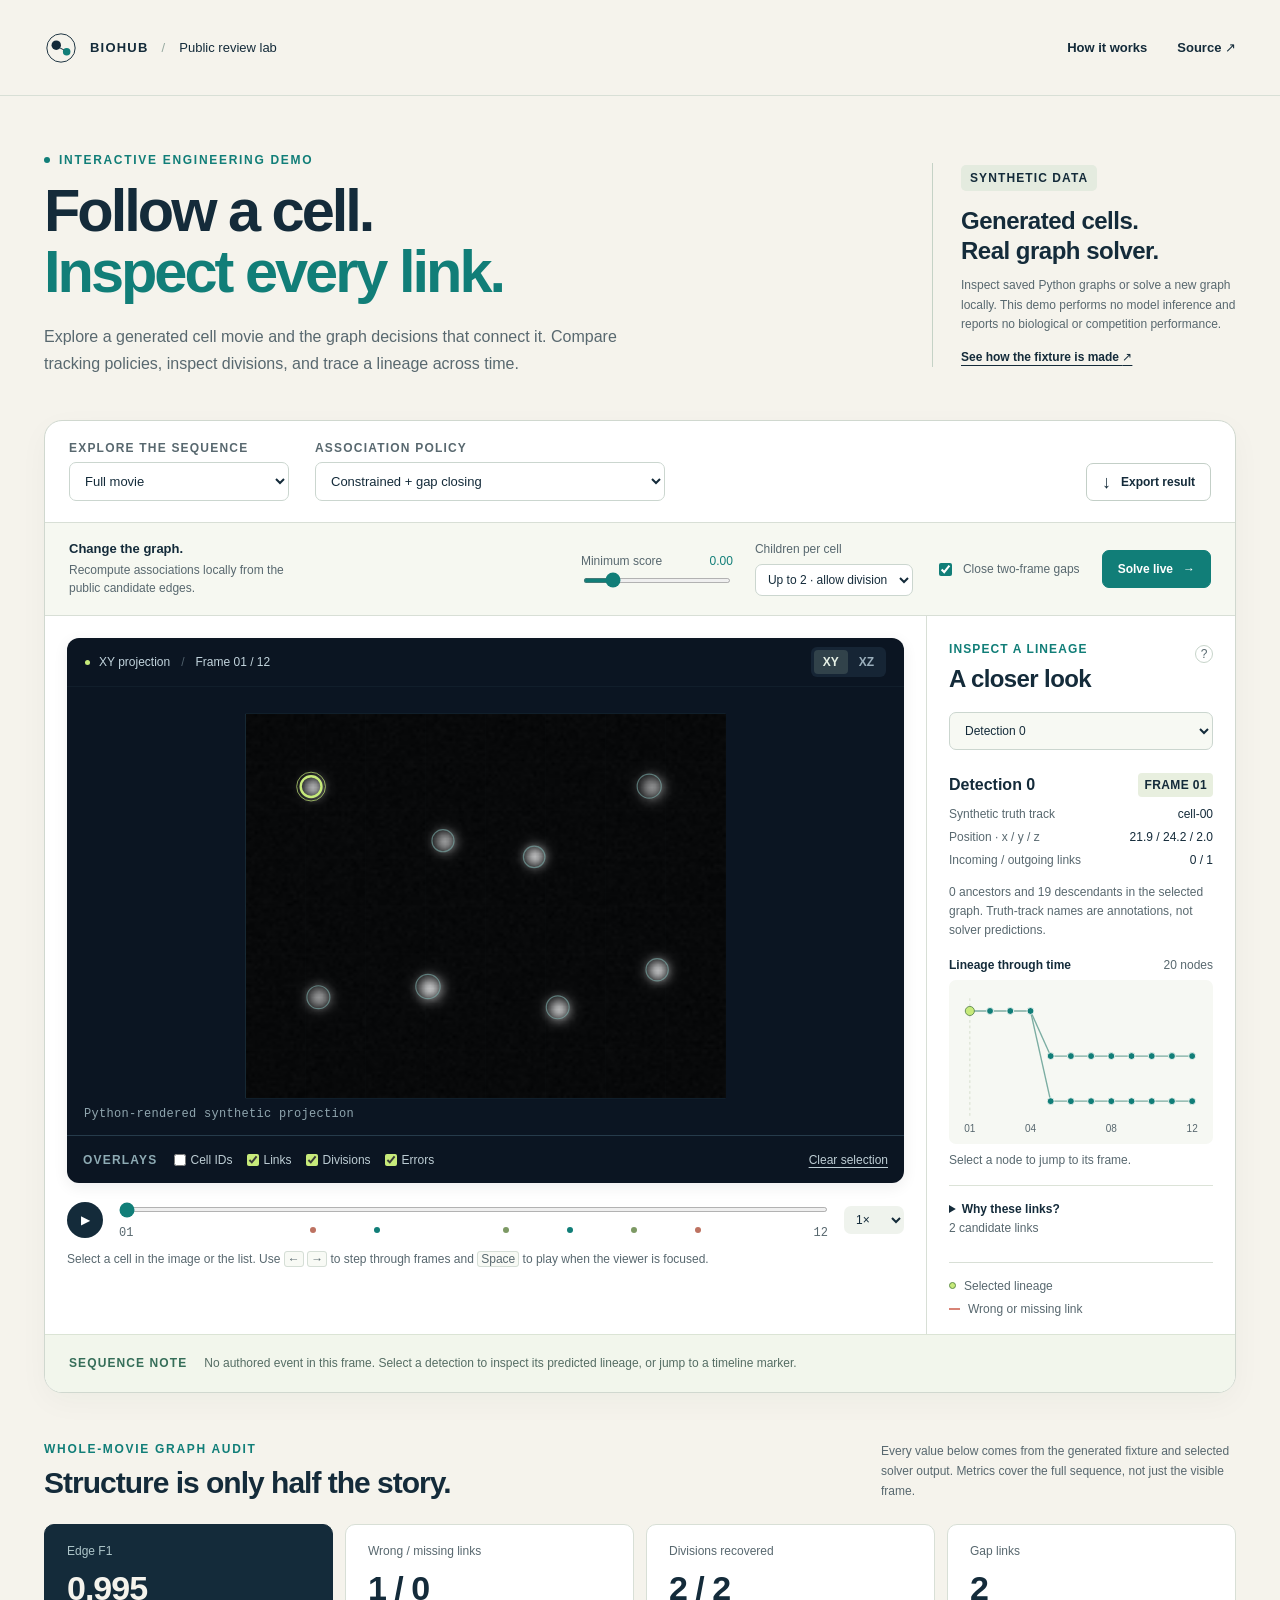
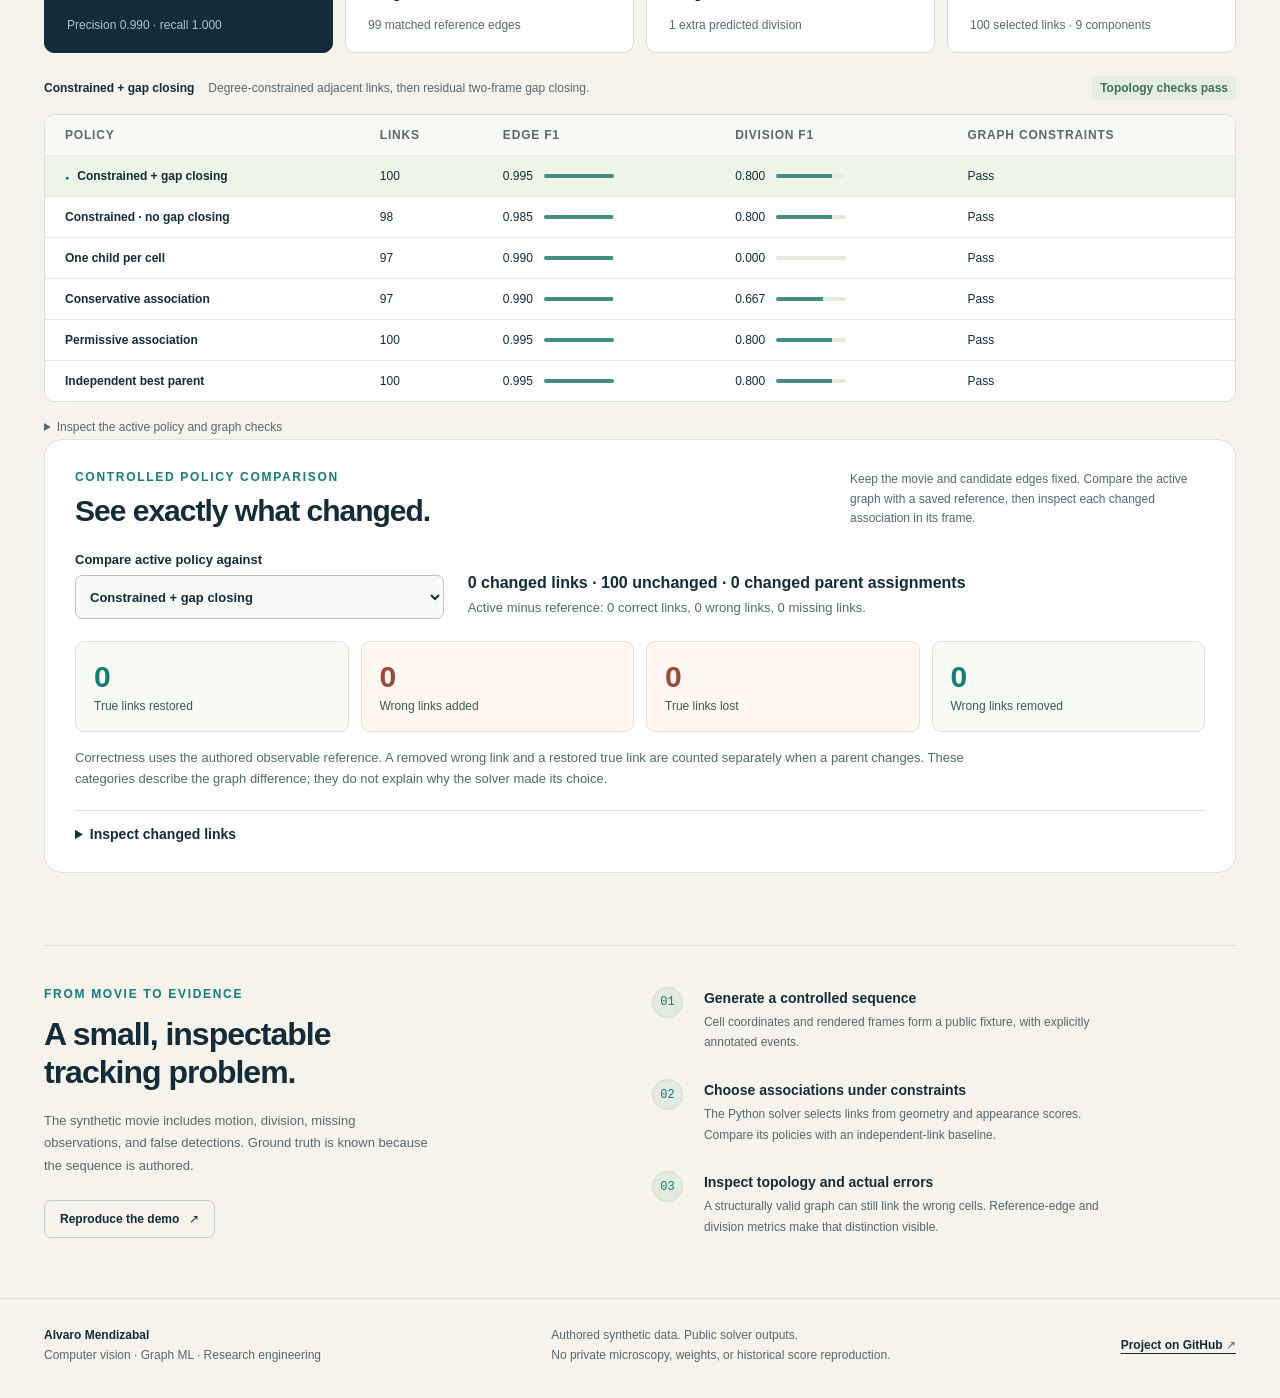
==== commit 453426ad: "Add exact graph comparisons and consolidate reproduction guidance" ====
--- a/public-demo/index.html
+++ b/public-demo/index.html
@@ -59,6 +59,13 @@
       <div id="event-note" class="event-note" role="status" aria-live="polite"><span class="event-tag">SEQUENCE NOTE</span><p>Select an event above to inspect a challenging frame.</p></div>
     </section>
     <section class="results-section" aria-labelledby="results-title"><div class="section-heading"><div><p class="eyebrow">Whole-movie graph audit</p><h2 id="results-title">Structure is only half the story.</h2></div><p>Every value below comes from the generated fixture and selected solver output. Metrics cover the full sequence, not just the visible frame.</p></div><div id="metric-cards" class="metric-cards" aria-live="polite"></div><div class="policy-description"><strong id="policy-name">Association policy</strong><p id="policy-description">Solver details will appear here.</p><span id="topology-status" class="topology-status"></span></div><div class="comparison-wrap"><table class="comparison-table"><caption class="sr-only">Compare all association policies on this synthetic movie</caption><thead><tr><th scope="col">Policy</th><th scope="col">Links</th><th scope="col">Edge F1</th><th scope="col">Division F1</th><th scope="col">Graph constraints</th></tr></thead><tbody id="comparison-body"></tbody></table></div><details class="technical-details"><summary>Inspect the active policy and graph checks</summary><pre id="policy-json"></pre></details></section>
+    <section class="graph-delta-section" aria-labelledby="delta-title">
+      <div class="section-heading"><div><p class="eyebrow">Controlled policy comparison</p><h2 id="delta-title">See exactly what changed.</h2></div><p>Keep the movie and candidate edges fixed. Compare the active graph with a saved reference, then inspect each changed association in its frame.</p></div>
+      <div class="delta-toolbar"><label for="reference-select">Compare active policy against<select id="reference-select" disabled><option>Loading references…</option></select></label><div role="status" aria-live="polite"><strong id="delta-summary"></strong><p id="delta-metrics"></p></div></div>
+      <div id="delta-cards" class="delta-cards"></div>
+      <p class="delta-scope">Correctness uses the authored observable reference. A removed wrong link and a restored true link are counted separately when a parent changes. These categories describe the graph difference; they do not explain why the solver made its choice.</p>
+      <details class="delta-details"><summary>Inspect changed links</summary><div class="delta-scroll" tabindex="0" role="region" aria-label="Changed association links"><table><thead><tr><th scope="col">Link · select to inspect</th><th scope="col">Frame</th><th scope="col">Change</th><th scope="col">Known synthetic truth</th></tr></thead><tbody id="delta-body"></tbody></table></div><p id="delta-empty" hidden></p></details>
+    </section>
     <section id="how-it-works" class="how-section" aria-labelledby="how-title"><div><p class="eyebrow">From movie to evidence</p><h2 id="how-title">A small, inspectable<br>tracking problem.</h2><p>The synthetic movie includes motion, division, missing observations, and false detections. Ground truth is known because the sequence is authored.</p><a class="button button-outline" href="https://github.com/alvaromendizabal/biohub-cell-tracking-during-development/blob/main/REPRODUCE.md">Reproduce the demo <span aria-hidden="true">↗</span></a></div><ol class="method-steps"><li><span>01</span><div><h3>Generate a controlled sequence</h3><p>Cell coordinates and rendered frames form a public fixture, with explicitly annotated events.</p></div></li><li><span>02</span><div><h3>Choose associations under constraints</h3><p>The Python solver selects links from geometry and appearance scores. Compare its policies with an independent-link baseline.</p></div></li><li><span>03</span><div><h3>Inspect topology and actual errors</h3><p>A structurally valid graph can still link the wrong cells. Reference-edge and division metrics make that distinction visible.</p></div></li></ol></section>
   </main>
   <footer class="page-width site-footer"><div><strong>Alvaro Mendizabal</strong><span>Computer vision · Graph ML · Research engineering</span></div><p>Authored synthetic data. Public solver outputs.<br>No private microscopy, weights, or historical score reproduction.</p><a href="https://github.com/alvaromendizabal/biohub-cell-tracking-during-development">Project on GitHub <span aria-hidden="true">↗</span></a></footer>
--- a/public-demo/styles.css
+++ b/public-demo/styles.css
@@ -15,3 +15,17 @@
 .candidate-audit th,.candidate-audit td{padding:8px 7px;border-bottom:1px solid #e5eadf;text-align:left}
 .candidate-audit .candidate-selected{background:#edf5e1;color:#174b43}
 .candidate-audit summary:focus-visible,.candidate-scroll:focus-visible{outline:3px solid #117e78;outline-offset:3px}
+
+/* Exact edge comparison stays separate from whole-graph scores. */
+.graph-delta-section{margin:0 0 72px;padding:30px;border:1px solid #d9e3da;border-radius:18px;background:#fff}
+.delta-toolbar{display:grid;grid-template-columns:minmax(220px,1fr) 2fr;gap:24px;align-items:end;margin:22px 0}
+.delta-toolbar label{display:grid;gap:8px;font-size:13px;font-weight:650}
+.delta-toolbar select{width:100%;min-height:44px;padding:10px;border:1px solid #b7c8c0;border-radius:7px;background:#f8faf7;color:#142b3a}
+.delta-toolbar p,.delta-scope{font-size:13px;color:#526b69;line-height:1.6;margin:6px 0 0}
+.delta-cards{display:grid;grid-template-columns:repeat(4,minmax(0,1fr));gap:12px}
+.delta-card{padding:18px;border:1px solid #d9e3da;border-radius:9px;background:#f7faf5;display:grid;gap:5px}
+.delta-card strong{font-size:30px;font-weight:650;color:#117e78}.delta-card span{font-size:12px;color:#3d5956}
+.delta-card.added_wrong_links,.delta-card.lost_true_links{background:#fff8f2;border-color:#eeddd1}.delta-card.added_wrong_links strong,.delta-card.lost_true_links strong{color:#9c4b39}
+.delta-scope{margin-top:16px;max-width:900px}.delta-details{margin-top:20px;padding-top:15px;border-top:1px solid #d9e3da}.delta-details summary{cursor:pointer;font-size:14px;font-weight:650}
+.delta-scroll{max-height:310px;overflow:auto;margin-top:14px}.delta-scroll table{width:100%;border-collapse:collapse;font-size:13px}.delta-scroll th,.delta-scroll td{text-align:left;padding:10px;border-bottom:1px solid #e7ede6}.delta-scroll th{position:sticky;top:0;background:#f7faf5}.delta-scroll button{min-height:34px}
+@media(max-width:700px){.graph-delta-section{padding:20px;margin-bottom:44px}.delta-toolbar{grid-template-columns:1fr;gap:14px}.delta-cards{grid-template-columns:repeat(2,minmax(0,1fr))}.delta-card{padding:14px}.delta-scroll{font-size:12px}}
